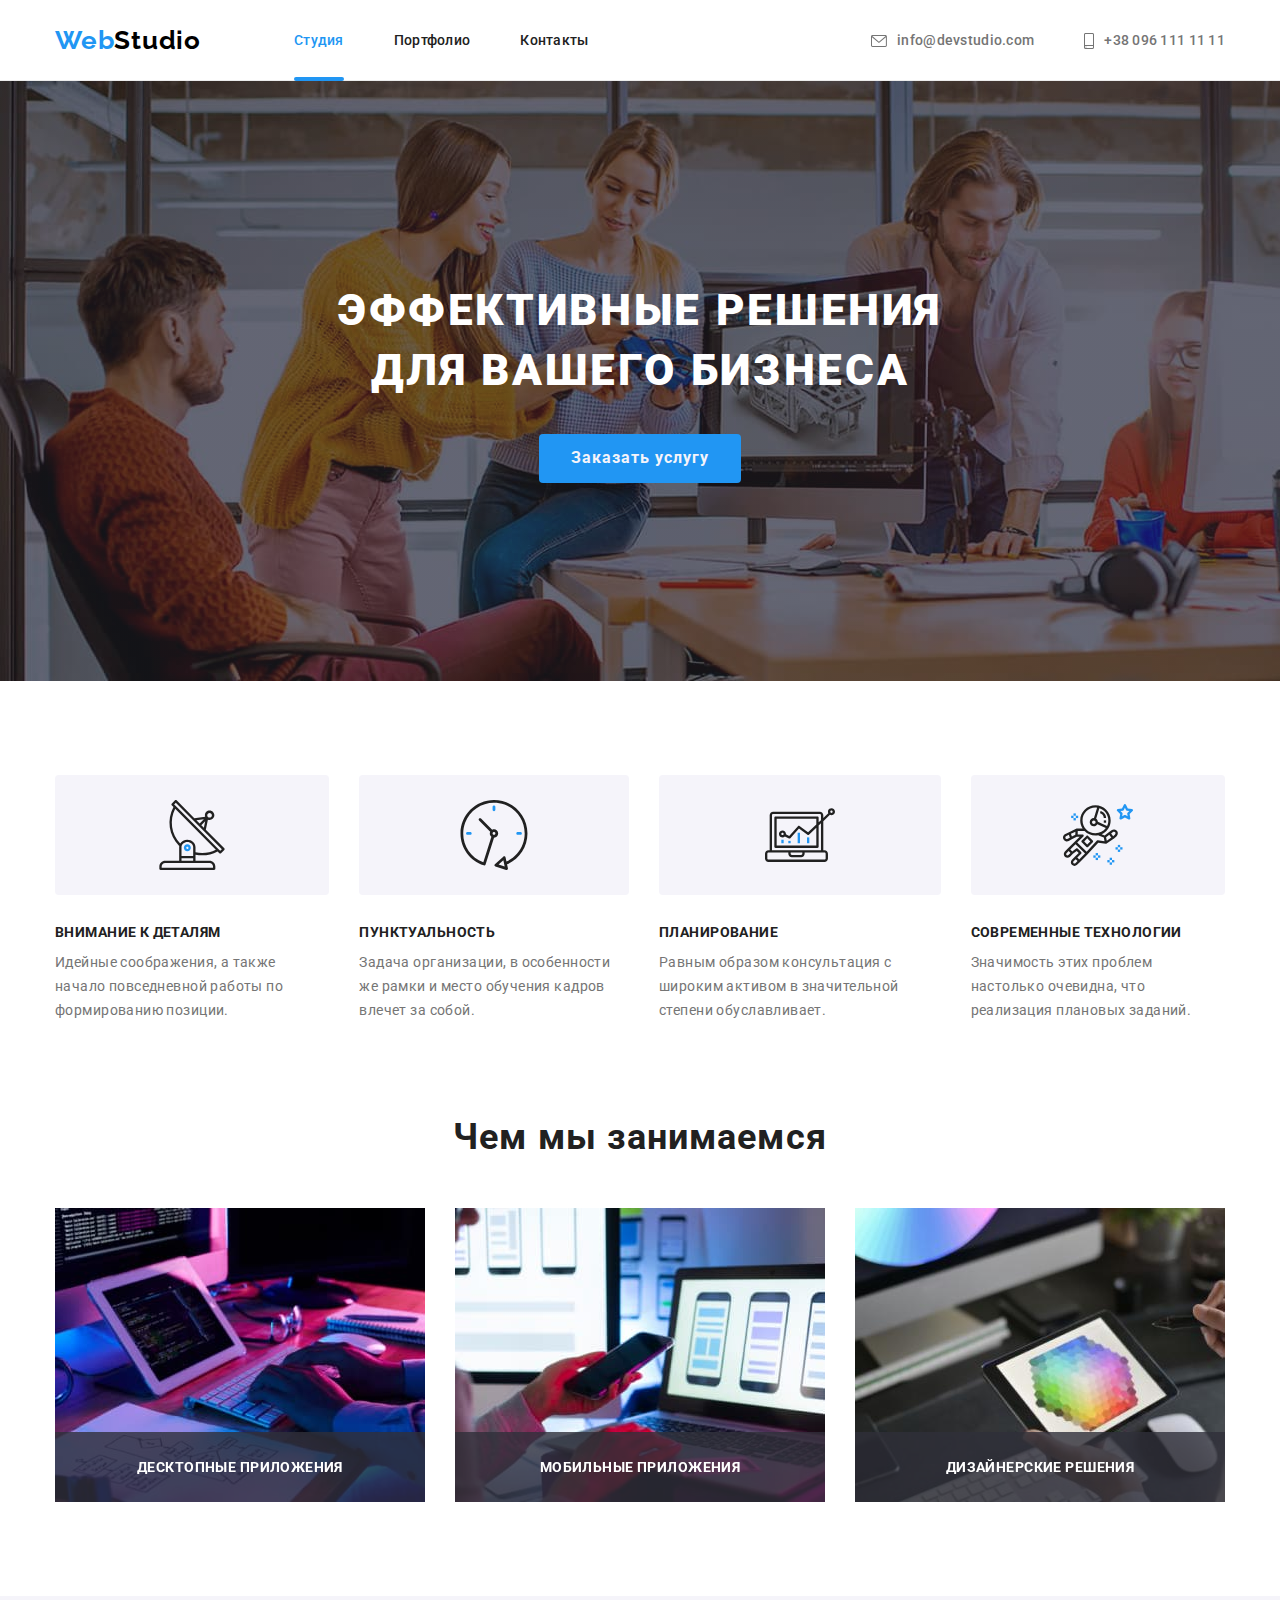
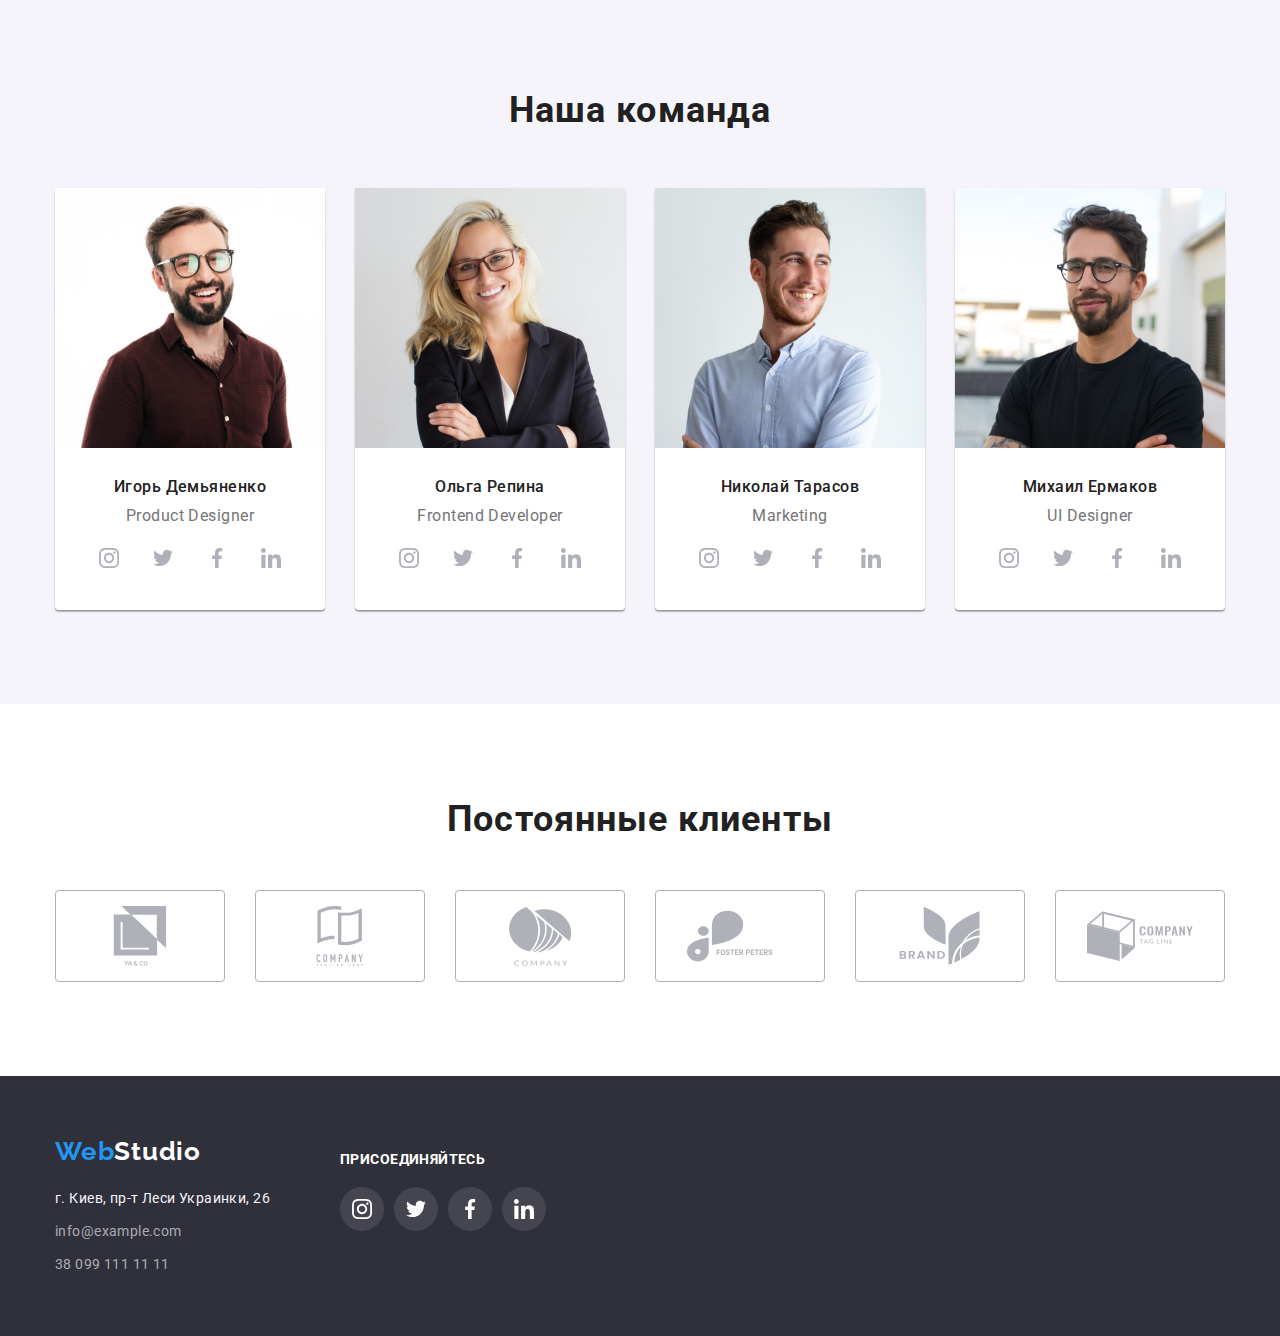
==== index.html @ 2dc919d4 "start" ====
<!DOCTYPE html>
<html lang="ru">
  <head>
    <meta charset="UTF-8" />
    <meta http-equiv="X-UA-Compatible" content="IE=edge" />
    <meta name="viewport" content="width=device-width, initial-scale=1.0" />
    <title>Web Studio</title>
    <link rel="preconnect" href="https://fonts.googleapis.com" />
    <link rel="preconnect" href="https://fonts.gstatic.com" crossorigin />
    <link
      href="https://fonts.googleapis.com/css2?family=Raleway:wght@700&family=Roboto:wght@400;500;700;900&display=swap"
      rel="stylesheet"
    />
    <link
      href="https://fonts.googleapis.com/css2?family=Raleway:wght@700&display=swap"
      rel="stylesheet"
    />
    <link
      rel="stylesheet"
      href="https://cdnjs.cloudflare.com/ajax/libs/modern-normalize/1.0.0/modern-normalize.min.css"
    />
    <link rel="stylesheet" href="css/style.css" />
  </head>

  <body>
    <!--navigation-->
    <header class="header">
      <div class="container header-wrapper">
        <a class="logo" href="./index.html">
          Web<span class="logo-studio">Studio</span>
        </a>
        <nav class="navigation">
          <ul class="site-nav">
            <li class="text">
              <a class="link main current" href="./index.html">Студия</a>
            </li>
            <li class="text">
              <a class="link portfolio-nav" href="./portfolio.html"
                >Портфолио</a
              >
            </li>
            <li class="text">
              <a class="link contacts" href="">Контакты</a>
            </li>
          </ul>
        </nav>
        <div class="contacts">
          <a class="mail" href="info@devstudio.com">
            <svg class="svg-mail">
              <use href="./img/svg_img/sprites.svg#icon-envelope"></use>
            </svg>
            info@devstudio.com</a
          >
          <a class="phone" href="tel:+380961111111">
            <svg class="svg-phone">
              <use href="./img/svg_img/sprites.svg#icon-smartphone"></use>
            </svg>
            +38 096 111 11 11</a
          >
        </div>
      </div>
    </header>

    <!--main content-->
    <main>
      <!--banner section-->
      <section class="banner">
        <div class="container hero">
          <h1 class="hero-title">
            Эффективные решения <br />
            для вашего бизнеса
          </h1>
          <button data-modal-open class="button-request" type="button">
            Заказать услугу
          </button>
        </div>
        <div data-modal class="backdrop is-hidden">
          <div class="modal">
            <button data-modal-close class="modal-close-btn" type="button">
              <svg class="close-btn-svg" width="18px" height="18px">
                <use href="./img/svg_img/sprites.svg#icon-close-black"></use>
              </svg>
            </button>
          </div>
        </div>
      </section>
      <!--section 1-->
      <section class="description">
        <div class="container">
          <ul class="text">
            <li class="blocks icon-blocks-antenna">
              <h3>Внимание к деталям</h3>
              <p>
                Идейные соображения, а также начало повседневной работы по
                формированию позиции.
              </p>
            </li>
            <li class="blocks icon-blocks-clock">
              <h3>Пунктуальность</h3>
              <p>
                Задача организации, в особенности же рамки и место обучения
                кадров влечет за собой.
              </p>
            </li>
            <li class="blocks icon-blocks-diagram">
              <h3>Планирование</h3>
              <p>
                Равным образом консультация с широким активом в значительной
                степени обуславливает.
              </p>
            </li>
            <li class="blocks icon-blocks-astronaut">
              <h3>Современные технологии</h3>
              <p>
                Значимость этих проблем настолько очевидна, что реализация
                плановых заданий.
              </p>
            </li>
          </ul>
        </div>
      </section>
      <!--section 2-->
      <section class="about">
        <div class="container">
          <h2 class="text">Чем мы занимаемся</h2>
          <ul class="pictures">
            <li class="card">
              <div class="box-card">
                <img src="./img/box1.jpg" alt="coding" width="370" />
                <p class="card-overlay">Десктопные приложения</p>
              </div>
            </li>
            <li class="card">
              <div class="box-card">
                <img src="./img/box2.jpg" alt="adaptive" width="370" />
                <p class="card-overlay">Мобильные приложения</p>
              </div>
            </li>
            <li class="card">
              <div class="box-card">
                <img src="./img/box3.jpg" alt="designing" width="370" />
                <p class="card-overlay">Дизайнерские решения</p>
              </div>
            </li>
          </ul>
        </div>
      </section>
      <!--section 3-->
      <section class="our-team">
        <div class="container team">
          <h2 class="team-head">Наша команда</h2>
          <ul class="team-card">
            <li class="text-card">
              <img src="./img/img1.jpg" alt="Product Designer" width="270" />
              <div class="card-wrap">
                <h3 class="text">Игорь Демьяненко</h3>
                <p class="text">Product Designer</p>
                <div class="social-box">
                  <a class="social-link" href="#" aria-label="instagram">
                    <svg>
                      <use
                        href="./img/svg_img/sprites.svg#icon-instagram"
                      ></use>
                    </svg>
                  </a>
                  <a class="social-link" href="#" aria-label="twitter">
                    <svg>
                      <use href="./img/svg_img/sprites.svg#icon-twitter"></use>
                    </svg>
                  </a>
                  <a class="social-link" href="#" aria-label="facebook">
                    <svg>
                      <use href="./img/svg_img/sprites.svg#icon-facebook"></use>
                    </svg>
                  </a>
                  <a class="social-link" href="#" aria-label="linkedin">
                    <svg>
                      <use href="./img/svg_img/sprites.svg#icon-linkedin"></use>
                    </svg>
                  </a>
                </div>
              </div>
            </li>
            <li class="text-card">
              <img src="./img/img2.jpg" alt="Frontend Developer" width="270" />
              <div class="card-wrap">
                <h3 class="text">Ольга Репина</h3>
                <p class="text">Frontend Developer</p>
                <div class="social-box">
                  <a class="social-link" href="#">
                    <svg>
                      <use
                        href="./img/svg_img/sprites.svg#icon-instagram"
                      ></use>
                    </svg>
                  </a>
                  <a class="social-link" href="#">
                    <svg>
                      <use href="./img/svg_img/sprites.svg#icon-twitter"></use>
                    </svg>
                  </a>
                  <a class="social-link" href="#">
                    <svg>
                      <use href="./img/svg_img/sprites.svg#icon-facebook"></use>
                    </svg>
                  </a>
                  <a class="social-link" href="#">
                    <svg>
                      <use href="./img/svg_img/sprites.svg#icon-linkedin"></use>
                    </svg>
                  </a>
                </div>
              </div>
            </li>
            <li class="text-card">
              <img src="./img/img3.jpg" alt="Marketing" width="270" />
              <div class="card-wrap">
                <h3 class="text">Николай Тарасов</h3>
                <p class="text">Marketing</p>
                <div class="social-box">
                  <a class="social-link" href="#">
                    <svg>
                      <use
                        href="./img/svg_img/sprites.svg#icon-instagram"
                      ></use>
                    </svg>
                  </a>
                  <a class="social-link" href="#">
                    <svg>
                      <use href="./img/svg_img/sprites.svg#icon-twitter"></use>
                    </svg>
                  </a>
                  <a class="social-link" href="#">
                    <svg>
                      <use href="./img/svg_img/sprites.svg#icon-facebook"></use>
                    </svg>
                  </a>
                  <a class="social-link" href="#">
                    <svg>
                      <use href="./img/svg_img/sprites.svg#icon-linkedin"></use>
                    </svg>
                  </a>
                </div>
              </div>
            </li>
            <li class="text-card">
              <img src="./img/img4.jpg" alt="UI Designer" width="270" />
              <div class="card-wrap">
                <h3 class="text">Михаил Ермаков</h3>
                <p class="text">UI Designer</p>
                <div class="social-box">
                  <a class="social-link" href="#">
                    <svg>
                      <use
                        href="./img/svg_img/sprites.svg#icon-instagram"
                      ></use>
                    </svg>
                  </a>
                  <a class="social-link" href="#">
                    <svg>
                      <use href="./img/svg_img/sprites.svg#icon-twitter"></use>
                    </svg>
                  </a>
                  <a class="social-link" href="#">
                    <svg>
                      <use href="./img/svg_img/sprites.svg#icon-facebook"></use>
                    </svg>
                  </a>
                  <a class="social-link" href="#">
                    <svg>
                      <use href="./img/svg_img/sprites.svg#icon-linkedin"></use>
                    </svg>
                  </a>
                </div>
              </div>
            </li>
          </ul>
        </div>
      </section>
      <!--client section-->
      <section class="clients-section">
        <div class="container clients">
          <h2 class="clients-text">Постоянные клиенты</h2>
          <ul class="clients-list">
            <li>
              <a class="clients-link" href="#">
                <svg class="clients-svg">
                  <use href="./img/svg_img/sprites.svg#icon-group1"></use>
                </svg>
              </a>
            </li>
            <li>
              <a class="clients-link" href="#">
                <svg class="clients-svg">
                  <use href="./img/svg_img/sprites.svg#icon-group2"></use>
                </svg>
              </a>
            </li>
            <li>
              <a class="clients-link" href="#">
                <svg class="clients-svg">
                  <use href="./img/svg_img/sprites.svg#icon-group3"></use>
                </svg>
              </a>
            </li>
            <li>
              <a class="clients-link" href="#">
                <svg class="clients-svg">
                  <use href="./img/svg_img/sprites.svg#icon-group4"></use>
                </svg>
              </a>
            </li>
            <li>
              <a class="clients-link" href="#">
                <svg class="clients-svg">
                  <use href="./img/svg_img/sprites.svg#icon-group5"></use>
                </svg>
              </a>
            </li>
            <li>
              <a class="clients-link" href="#">
                <svg class="clients-svg">
                  <use href="./img/svg_img/sprites.svg#icon-group6"></use>
                </svg>
              </a>
            </li>
          </ul>
        </div>
      </section>
    </main>
    <!--footer section-->
    <footer>
      <div class="container footer">
        <div class="test-footer">
          <a class="logo-footer" href="./index.html"
            >Web<span class="logo-studio-footer">Studio</span>
          </a>
          <address class="address">
            <ul class="contacts-footer">
              <li class="city">г. Киев, пр-т Леси Украинки, 26</li>
              <li>info@example.com</li>
              <li>38 099 111 11 11</li>
            </ul>
          </address>
        </div>
        <!-- footer social links -->
        <div class="footer-social">
          <h3 class="footer-socia-text">присоединяйтесь</h3>
          <ul class="footer-socia-list">
            <li class="footer-social-item">
              <a class="footer-social-link" href="" aria-label="instagram">
                <svg class="footer-social-svg">
                  <use href="./img/svg_img/sprites.svg#icon-instagram"></use>
                </svg>
              </a>
            </li>
            <li class="footer-social-item">
              <a class="footer-social-link" href="" aria-label="twitter">
                <svg class="footer-social-svg">
                  <use href="./img/svg_img/sprites.svg#icon-twitter"></use>
                </svg>
              </a>
            </li>
            <li class="footer-social-item">
              <a class="footer-social-link" href="" aria-label="facebook">
                <svg class="footer-social-svg">
                  <use href="./img/svg_img/sprites.svg#icon-facebook"></use>
                </svg>
              </a>
            </li>
            <li class="footer-social-item">
              <a class="footer-social-link" href="" aria-label="linkedin">
                <svg class="footer-social-svg">
                  <use href="./img/svg_img/sprites.svg#icon-linkedin"></use>
                </svg>
              </a>
            </li>
          </ul>
        </div>
      </div>
    </footer>
    <script src="./js/modal.js"></script>
  </body>
</html>
---- css/style.css ----
/*============Обнуление===========*/
* {
  padding: 0;
  margin: 0;
  border: 0;
}
*,
*:before,
*:after {
  -moz-box-sizing: border-box;
  -webkit-box-sizing: border-box;
  box-sizing: border-box;
}
:focus,
:active {
  outline: none;
}
a:focus,
a:active {
  outline: none;
}

nav,
footer,
header,
aside {
  display: block;
}

html,
body {
  height: 100%;
  width: 100%;
  font-size: 100%;
  line-height: 1;
  font-size: 14px;
  -ms-text-size-adjust: 100%;
  -moz-text-size-adjust: 100%;
  -webkit-text-size-adjust: 100%;
}
input,
button,
textarea {
  font-family: inherit;
}

input::-ms-clear {
  display: none;
}
button {
  cursor: pointer;
}
button::-moz-focus-inner {
  padding: 0;
  border: 0;
}
a,
a:visited {
  text-decoration: none;
}
a:hover {
  text-decoration: none;
}
ul {
  list-style: none;
  padding: 0;
  margin: 0;
}

img {
  display: block;
  max-width: 100%;
  height: auto;
  /* vertical-align: top; */
}

h1,
h2,
h3,
h4,
h5,
h6 {
  font-size: inherit;
  font-weight: 400;
}
/*--------------------*/

*,
*::before,
*::after {
  box-sizing: border-box;
}

p {
  color: var(--text-color);
}
body {
  background-color: var(--white-color);
  font-family: Roboto, sans-serif;
  color: var(--link-color);
}
.hide {
  position: absolute;
  clip: rect(0 0 0 0);
  width: 1px;
  height: 1px;
  margin: -1px;
}
/*==================(VAR)================*/
:root {
  --link-active-color: #2196f3;
  --link-color: #212121;
  --text-color: #757575;
  --button-color: #f5f4fa;
  --white-color: #ffffff;
  --black-color: #000000;
  --address-color: rgba(255, 255, 255, 0.6);
  --background-color: #2f303a;
  --line-color: #ececec;
  --portfolio-border-color: #eeeeee;
  --social-icon-color: #afb1b8;
  --animation-250ms: color 250ms cubic-bezier(0.4, 0, 0.2, 1);
  --transition-duration: 250ms;
  --transition-timing-function: cubic-bezier(0.4, 0, 0.2, 1);
  --overlay-bg-color: rgba(33, 150, 243, 0.9);
}

/*==============main-page==============*/

.description h3 {
  font-weight: 700;
  font-size: 14px;
  line-height: 1.14;
  letter-spacing: 0.03em;
  text-transform: uppercase;
  color: var(--link-color);
}
.description p {
  font-weight: 400;
  font-size: 14px;
  line-height: 1.7;
  letter-spacing: 0.03em;
  color: var(--text-color);
}

/*===============baner section button=============*/
.button-request {
  background-color: var(--link-active-color);
  border: none;
  color: var(--button-color);
  cursor: pointer;
  border-radius: 4px;
  padding: 10px 32px 10px 32px;

  font-weight: 700;
  font-size: 16px;
  line-height: 1.8;
  align-items: center;
  text-align: center;
  letter-spacing: 0.06em;
  margin-top: 33px;
  transition: var(--animation-250ms), background-color var(--animation-250ms);
}
.button-request:hover,
.button-request:focus {
  color: var(--link-active-color);
  background-color: var(--button-color);
  transition: var(--animation-250ms);
}

.banner {
  background-color: var(--background-color);
  margin-left: auto;
  margin-right: auto;
  max-width: 1600px;
  height: 600px;
  background-image: linear-gradient(
      to right,
      rgba(47, 48, 58, 0.4),
      rgba(47, 48, 58, 0.4)
    ),
    url(../img/Img_back.jpg);
}
.hero-title {
  font-weight: 900;
  font-size: 44px;
  line-height: 1.36;
  letter-spacing: 0.06em;
  text-transform: uppercase;
  color: var(--white-color);

  text-align: center;
  justify-content: center;
  flex-direction: column;
}

.team-head {
  font-weight: 700;
  font-size: 36px;
  line-height: 1.16;
  letter-spacing: 0.03em;
  color: var(--link-color);
}
/*============main page team============*/
.our-team h2 {
  font-weight: 700;
  font-size: 36px;
  line-height: 1.16;
  letter-spacing: 0.03em;
  color: var(--link-color);
}
.our-team h3 {
  font-weight: 500;
  font-size: 16px;
  line-height: 1.18;
  letter-spacing: 0.03em;
  color: var(--link-color);
}

.our-team p {
  font-weight: 400;
  font-size: 16px;
  line-height: 1.18;
  letter-spacing: 0.03em;
  color: var(--text-color);
  margin-bottom: 10px;
}
.our-team {
  background-color: var(--button-color);
}
/*=============header=======================*/

/*==============logo section=============*/
.logo {
  font-family: Raleway, sans-serif;
  font-weight: 700;
  font-size: 26px;
  line-height: 1.2;
  letter-spacing: 0.03em;
  color: var(--link-active-color);
}
.logo-studio {
  color: var(--black-color);
}
/*=============navigation============*/
.navigation .link {
  color: var(--link-color);
  transition: var(--animation-250ms);
}
.navigation .link:hover,
.navigation .link:focus {
  color: var(--link-active-color);
}
.navigation .link.current {
  color: var(--link-active-color);
}

.site-nav .link {
  position: relative;
}

.link.current::after {
  content: "";
  display: block;
  background-color: var(--link-active-color);
  border-radius: 2px;
  width: 100%;
  height: 4px;
  position: absolute;
  bottom: -33px;
}

.navigation {
  font-weight: 500;
  font-size: 14px;
  line-height: 1.14;
  letter-spacing: 0.02em;

  margin-left: 93px;
}
/*============mail============*/
.mail,
.phone {
  font-weight: 500;
  font-size: 14px;
  line-height: 1.14;
  letter-spacing: 0.02em;
  color: var(--text-color);
  display: flex;
  align-items: center;
  transition: var(--animation-250ms);
}

.svg-mail {
  height: 12px;
  width: 16px;
  margin-right: 10px;
  fill: var(--text-color);
}

.mail:hover .svg-mail,
.mail:focus .svg-mail {
  fill: var(--link-active-color);
}

.mail:hover,
.mail:focus {
  color: var(--link-active-color);
}

/*==========contacts==========*/

.svg-phone {
  height: 16px;
  width: 10px;
  margin-right: 10px;
  fill: var(--text-color);
}

.phone:focus .svg-phone,
.phone:hover .svg-phone {
  fill: var(--link-active-color);
}

.phone:hover,
.phone:focus {
  color: var(--link-active-color);
}

/*=========button========*/
.filter {
  color: var(--link-color);
  padding: 6px 22px;
  transition: var(--animation-250ms), background-color var(--animation-250ms);
}

.filter.current {
  background-color: var(--link-active-color);
  color: var(--white-color);
}

button {
  background-color: var(--button-color);
  font-family: Roboto;
  border: none;
  font-weight: 500;
  font-size: 16px;
  line-height: 1.6;
  text-align: center;
  letter-spacing: 0.03em;
  cursor: pointer;
  border-radius: 4px;
}

.filter:hover,
.filter:focus {
  color: var(--button-color);
  background-color: var(--link-active-color);
  transition: 250ms;
  box-shadow: 0px 3px 1px rgba(0, 0, 0, 0.1), 0px 1px 2px rgba(0, 0, 0, 0.08),
    0px 2px 2px rgba(0, 0, 0, 0.12);
}
/*=======main=======*/
.services {
  color: var(--text-color);
}

.project {
  font-weight: 700;
  font-size: 18px;
  line-height: 2;
  letter-spacing: 0.06em;
  color: var(--link-color);
}
.services {
  font-weight: 400;
  font-size: 16px;
  line-height: 1.8;
  letter-spacing: 0.03em;
}
/*=======address======*/
.address {
  font-style: normal;
  font-size: 14px;
  line-height: 1.7;
  letter-spacing: 0.03em;
  color: var(--address-color);
}
footer {
  background-color: var(--background-color);
}

.city {
  font-style: normal;
  font-size: 14px;
  line-height: 1.7;
  letter-spacing: 0.03em;
  color: var(--button-color);
}
/*======logo footer======*/
.logo-footer {
  font-family: Raleway, sans-serif;
  font-weight: 700;
  font-size: 26px;
  line-height: 1.2;
  letter-spacing: 0.03em;
  color: var(--link-active-color);

  display: block;
  margin-bottom: 20px;
}
.logo-studio-footer {
  color: var(--white-color);
}

/*======container=====*/
.container {
  width: 1200px;
  padding-left: 15px;
  padding-right: 15px;
  margin-left: auto;
  margin-right: auto;
}
/*=======header======*/

.header-wrapper {
  display: flex;
  align-items: center;
}
.header {
  padding-top: 25px;
  padding-bottom: 24px;
  border-bottom: 1px solid var(--line-color);
}
.site-nav {
  display: flex;
}

.site-nav .text:not(:last-child) {
  margin-right: 50px;
}
.contacts {
  display: flex;
  margin-left: auto;
}
.mail {
  margin-right: 50px;
}

/*======banner section======*/
.banner {
  padding: 200px 0;
}
.hero {
  text-align: center;
}

.backdrop {
  position: fixed;
  top: 0;
  left: 0;
  width: 100%;
  height: 100%;
  background: rgba(0, 0, 0, 0.2);
  transition: opacity 250ms linear, visibility 250ms linear;
}

.backdrop.is-hidden {
  opacity: 0;
  pointer-events: none;
}

.modal-close-btn {
  position: absolute;
  display: flex;
  width: 30px;
  height: 30px;
  border: 1px solid rgba(0, 0, 0, 0.1);
  border-radius: 50%;
  margin-right: 8px;
  margin-top: 8px;
  background-color: var(--white-color);
  align-items: center;
  justify-content: center;
}

.modal {
  display: flex;
  position: absolute;
  top: 50%;
  left: 50%;
  transform: translate(-50%, -50%);
  width: 528px;
  height: 581px;
  background-color: var(--white-color);
  justify-content: flex-end;
  border-radius: 4px;
}

/* =======description section======*/

.about .text {
  font-weight: 700;
  font-size: 36px;
  line-height: 1.16;
  text-align: center;
  letter-spacing: 0.03em;

  color: var(--link-color);
}
.description {
  padding-top: 94px;
}
.blocks:not(:last-child) {
  margin-right: 30px;
}
.description .text {
  display: flex;
  justify-content: center;
}

.blocks::before {
  content: "";
  display: block;
  height: 120px;
  background-color: var(--button-color);
  background-repeat: no-repeat;
  background-position: center;
  border-radius: 4px;
  margin-bottom: 30px;
}

.icon-blocks-antenna::before {
  background-image: url(../img/svg_img/advan/antenna.svg);
}
.icon-blocks-clock::before {
  background-image: url(../img/svg_img/advan/clock.svg);
}

.icon-blocks-diagram::before {
  background-image: url(../img/svg_img/advan/diagram.svg);
}

.icon-blocks-astronaut::before {
  background-image: url(../img/svg_img/advan/astronaut.svg);
}

.text p {
  margin-top: 10px;
}

/* ======about section====== */

.about {
  text-align: center;
  justify-content: center;
  flex-direction: column;
  padding: 94px 0;
}

.pictures {
  display: flex;
  margin-top: 50px;
  position: relative;
}

.pictures .card:not(:last-child) {
  margin-right: 30px;
}

.box-card {
  position: relative;
}

.card-overlay {
  position: absolute;
  font-weight: 700;
  font-size: 14px;
  line-height: 16px;
  text-align: center;
  letter-spacing: 0.03em;
  text-transform: uppercase;
  color: var(--white-color);
  background: rgba(47, 48, 58, 0.8);

  padding-top: 27px;
  padding-bottom: 27px;
  bottom: 0;
  width: 100%;
}

/* ======about team section ======*/
.our-team {
  text-align: center;
  padding: 94px 0;
}

.team-card {
  display: flex;
  justify-content: space-between;
}

.team-head {
  margin-bottom: 56px;
  text-align: center;
}

.text-card {
  background-color: var(--white-color);
  border-radius: 4px;
  box-shadow: 0px 1px 3px rgba(0, 0, 0, 0.12), 0px 1px 1px rgba(0, 0, 0, 0.14),
    0px 2px 1px rgba(0, 0, 0, 0.2);
}
.text-card:not(:last-child) {
  margin-right: 30px;
}

.card-wrap {
  text-align: center;
  padding: 30px 0;
}

.card-wrap h3 {
  margin-bottom: 10px;
}

.social-box {
  display: flex;
  justify-content: center;
}

.social-link {
  width: 44px;
  height: 44px;
  background-color: #fff;
  border-radius: 50%;
  display: flex;
  align-items: center;
  justify-content: center;
  cursor: pointer;
}

.social-link:not(:last-child) {
  margin-right: 10px;
}

.social-link:hover,
.social-link:focus {
  background-color: var(--link-active-color);
  filter: drop-shadow(0px 4px 4px rgba(0, 0, 0, 0.25));
  transition-duration: var(--transition-duration);
  transition-timing-function: var(--transition-timing-function);
}

.social-link:hover svg,
.social-link:focus svg {
  fill: var(--white-color);
  transition-duration: var(--transition-duration);
  transition-timing-function: var(--transition-timing-function);
}

.social-link svg {
  height: 20px;
  width: 20px;
  fill: var(--social-icon-color);
}

/*=========client section=========*/
.clients-section {
  padding: 94px 0;
}
.clients-text {
  font-weight: 700;
  font-size: 36px;
  line-height: 42px;
  text-align: center;
  letter-spacing: 0.03em;
  color: var(--link-color);

  margin-bottom: 50px;
}
.clients-list {
  display: flex;
  justify-content: space-between;
}
.clients-list svg {
  fill: var(--social-icon-color);
  width: 106px;
  height: 60px;
}
.clients-link {
  display: flex;
  align-items: center;
  justify-content: center;
  width: 170px;
  height: 92px;
  border: 1px solid rgba(175, 177, 184, 1);
  border-radius: 4px;
}
.clients-link:hover .clients-svg,
.clients-link:focus .clients-svg {
  fill: var(--link-active-color);
  transition-duration: var(--transition-duration);
  transition-timing-function: var(--transition-timing-function);
}
.clients-link:hover,
.clients-link:focus {
  border: 1px solid var(--link-active-color);
  transition-duration: var(--transition-duration);
  transition-timing-function: var(--transition-timing-function);

  box-shadow: 0px 1px 3px rgb(0 0 0 / 12%), 0px 1px 1px rgb(0 0 0 / 14%),
    0px 2px 1px rgb(0 0 0 / 20%);
}
/*===========fooooooter============*/
footer {
  padding: 60px 0;
}
.footer {
  display: flex;
}
.test-footer {
  display: inline-block;
  margin-right: 70px;
}
.contacts-footer {
  display: flex;
  flex-direction: column;
}
.contacts-footer li:not(:last-child) {
  margin-bottom: 9px;
}
/*=============footer social link==========*/
.footer-socia-text {
  font-weight: 700;
  font-size: 14px;
  line-height: 16px;
  letter-spacing: 0.03em;
  text-transform: uppercase;
  color: var(--white-color);
  margin-bottom: 20px;
}
.footer-social {
  padding-top: 15px;
}
.footer-socia-list {
  display: flex;
  justify-content: space-between;
}
.footer-social-svg {
  width: 20px;
  height: 20px;
  fill: var(--white-color);
}
.footer-social-link {
  width: 44px;
  height: 44px;
  background-color: rgba(255, 255, 255, 0.1);
  border-radius: 50%;
  display: flex;
  align-items: center;
  justify-content: center;
  margin-right: 10px;
}
.footer-social-link:hover,
.footer-social-link:focus {
  background-color: var(--link-active-color);
  transition-duration: var(--transition-duration);
}

/*=============portfolio page==========*/

.button {
  justify-content: center;
  display: flex;
  align-items: center;
  justify-content: center;
  margin-bottom: 50px;
}
.button li:not(:last-child) {
  margin-right: 8px;
}

/* =============portfolio ============*/
.portfolio-main {
  padding: 94px 0;
}
.portfolio {
  display: flex;
  flex-wrap: wrap;
  margin-right: -30px;
}
.flex {
  flex-basis: calc(100% / 3 - 30px);
  margin-right: 30px;
  border: 1px solid var(--portfolio-border-color);
  margin-bottom: 30px;
}
.portfolio-discription {
  padding: 20px 24px;
}
.portfolio-link:hover,
.portfolio-link:focus {
  box-shadow: 0px 1px 1px rgba(0, 0, 0, 0.12), 0px 4px 4px rgba(0, 0, 0, 0.06),
    1px 4px 6px rgba(0, 0, 0, 0.16);
  transition-duration: var(--transition-duration);
}
.portfolio-link {
  display: block;
}

.portfolio-overlay {
  position: relative;
  overflow: hidden;
}

.overlay-description {
  position: absolute;
  width: 100%;
  height: 100%;
  bottom: -100%;
  background-color: var(--overlay-bg-color);

  font-weight: 400;
  font-size: 18px;
  line-height: 28px;
  letter-spacing: 0.03em;
  color: var(--white-color);

  padding: 63px 24px;

  transition: 250ms;
}

.flex:hover .overlay-description {
  transform: translateY(-100%);
}
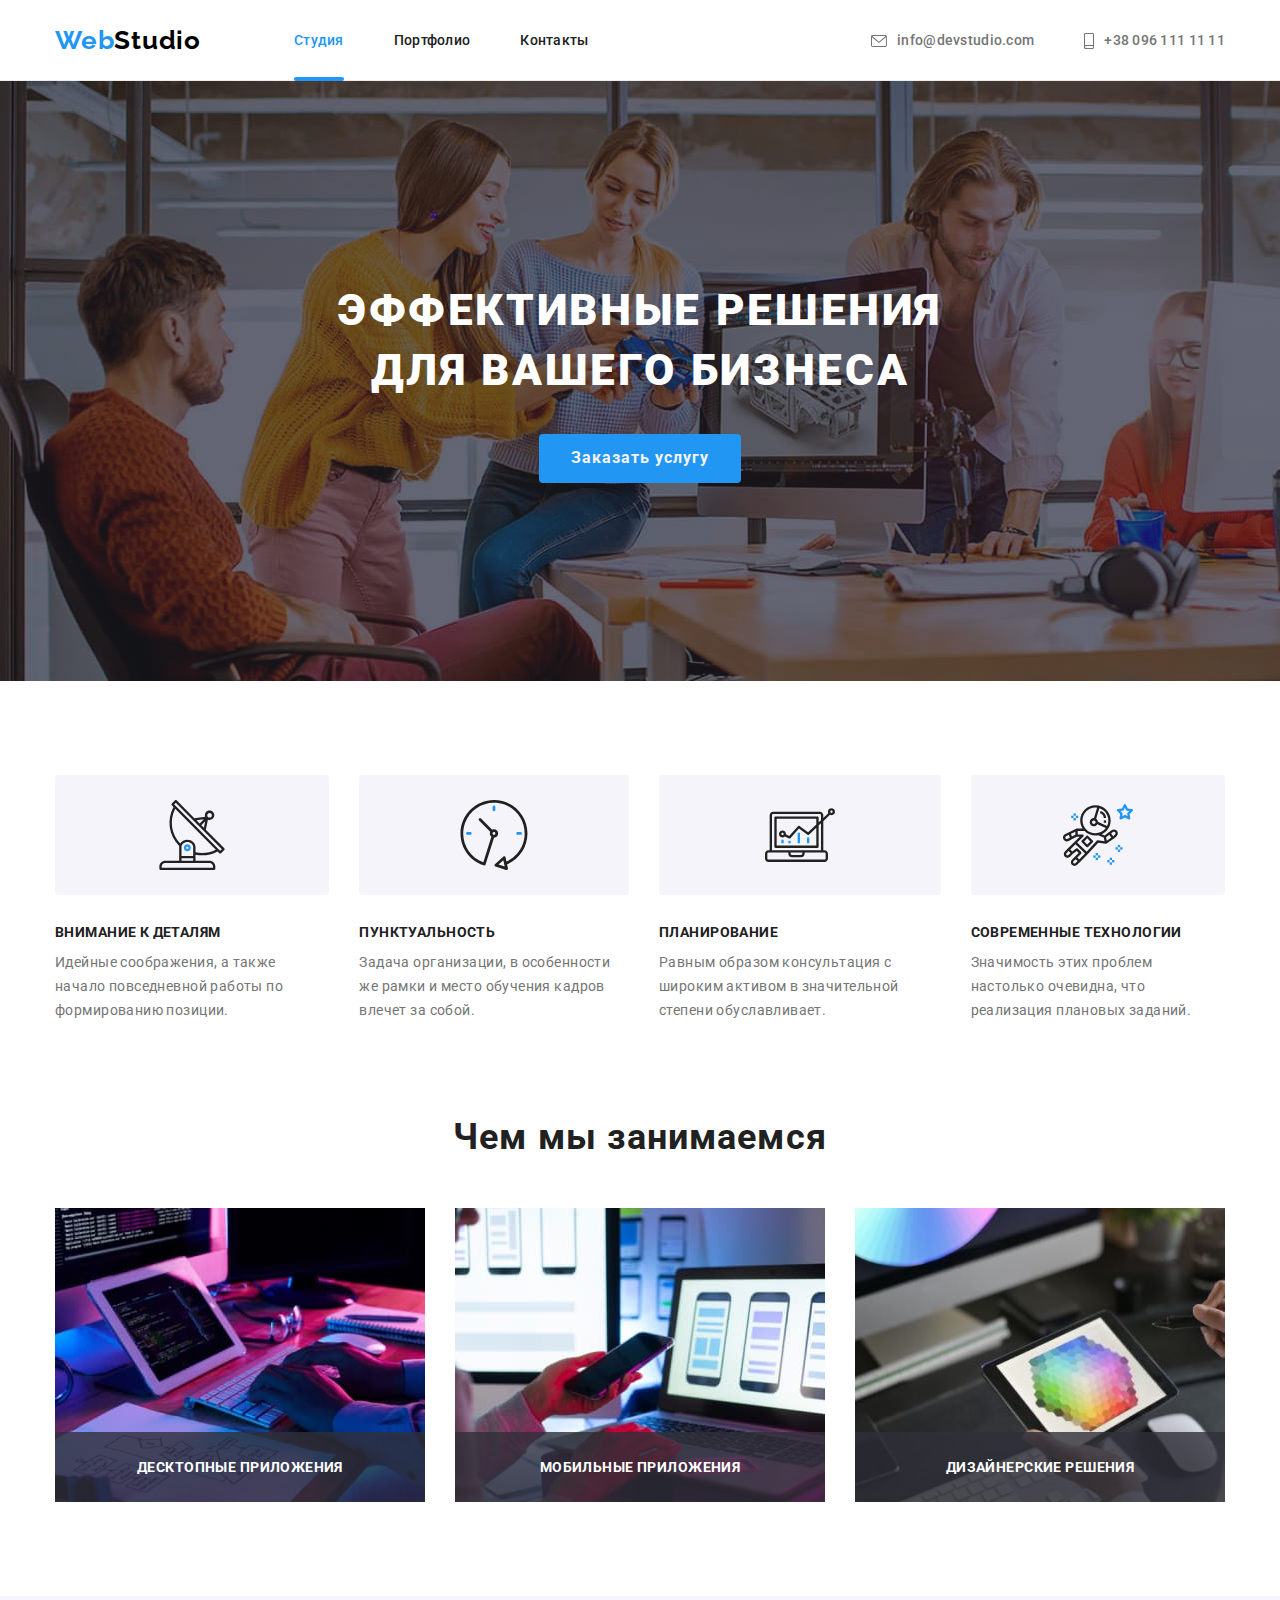
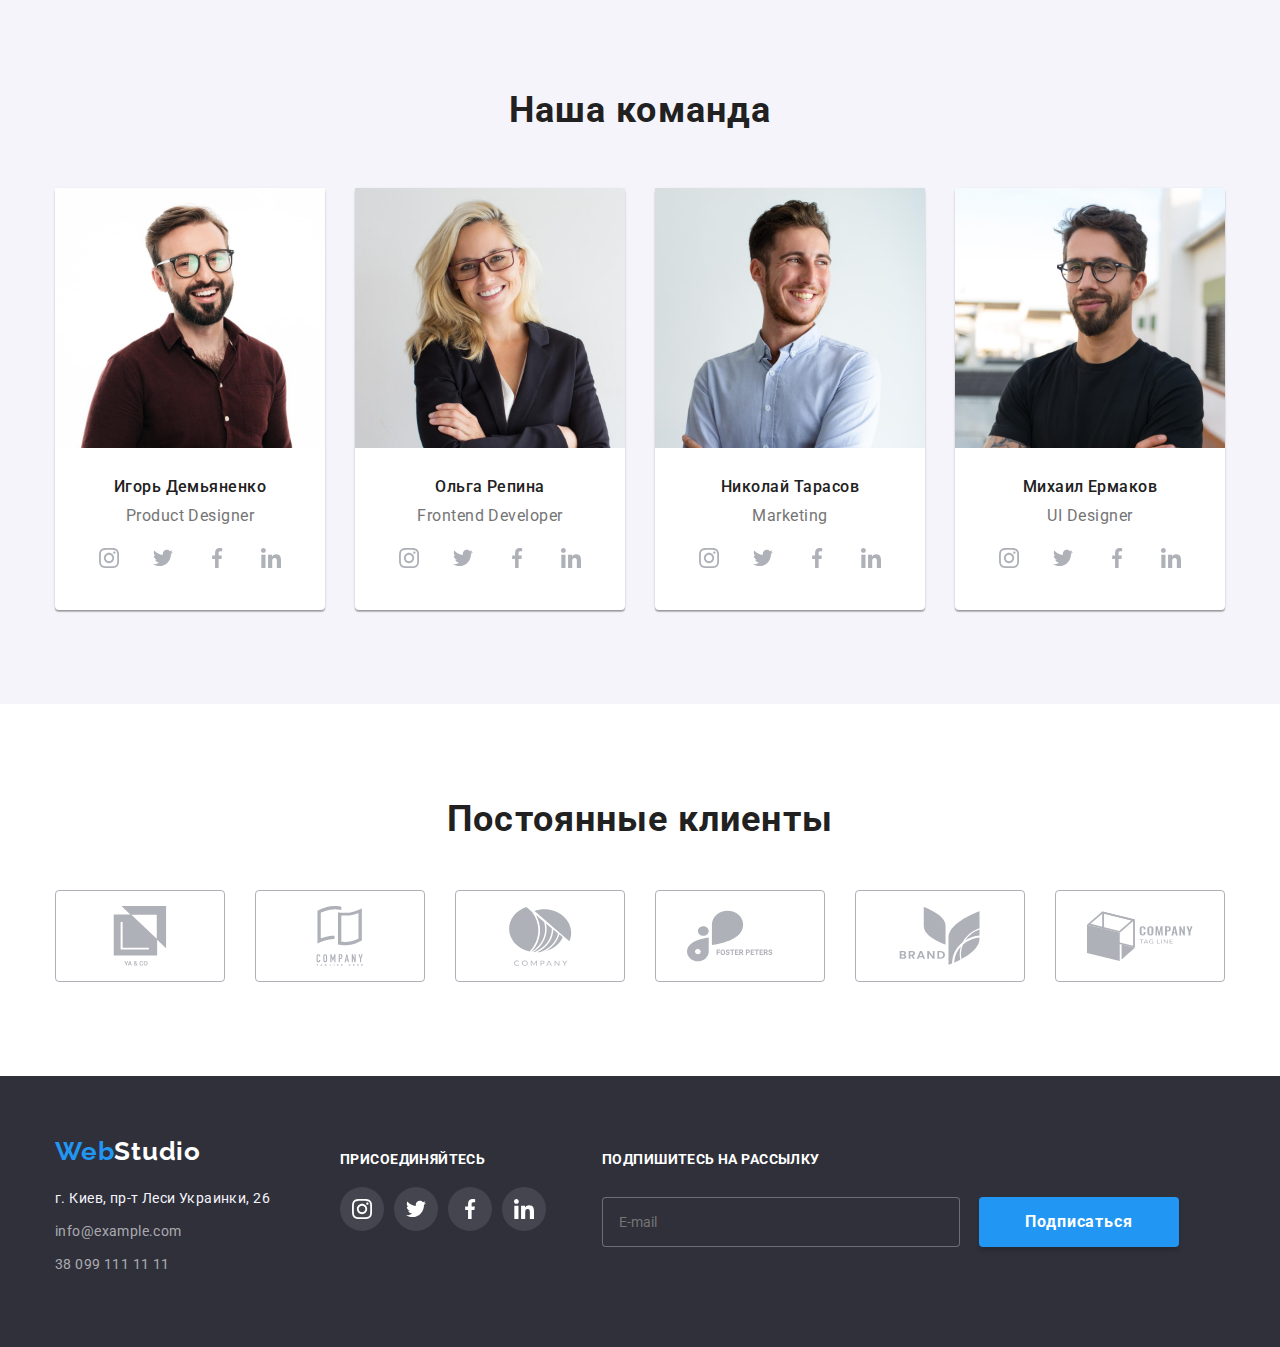
==== commit 3df6aafb: "modal  end" ====
--- a/index.html
+++ b/index.html
@@ -81,6 +81,41 @@
                 <use href="./img/svg_img/sprites.svg#icon-close-black"></use>
               </svg>
             </button>
+            <div class="modal-input-date">
+              <h4 class="modal-description">Оставьте свои данные, мы вам перезвоним</h3>
+                <form class="modal-form" name="subscribe" autocomplete="on" >
+                  <label class="form-label" >
+                    <span class="label-description">Имя</span>
+                    <input class="label-input" type="text" name="username">
+                    <svg class="modal-svg">
+                      <use href="./img/svg_img/sprites.svg#icon-user_icon" width="18px"></use>
+                    </svg>
+                  </label>
+                  <label class="form-label" >
+                    <span class="label-description">Телефон</span>
+                    <input class="label-input" type="number" name="phone_number" >
+                    <svg class="modal-svg">
+                      <use href="./img/svg_img/sprites.svg#icon-call_back" width="18px"></use>
+                    </svg>
+                  </label>
+                  <label class="form-label">
+                    <span class="label-description">Почта</span> 
+                    <input class="label-input" type="email" name="email" >
+                    <svg class="modal-svg">
+                      <use href="./img/svg_img/sprites.svg#icon-mail_re" width="18px"></use>
+                    </svg>
+                  </label>
+                  <label class="form-label">
+                    <span class="label-description">Комментарий</span>
+                  <textarea class="label-input comment" name="feedback"rows="5" placeholder="Введите текст"></textarea>
+                </label>
+                <div  class="form-checkbox">
+                  <input class="checkbox" type="checkbox" name="agree">
+                  <p class="checkbox-description" >Соглашаюсь с рассылкой и принимаю <a class="checkbox-license" href="#">Условия договора</a></p>
+                </div>
+                    <button class="submit-btn" type="submit">Отправить</button>
+                </form>
+            </div>
           </div>
         </div>
       </section>
@@ -377,6 +412,13 @@
             </li>
           </ul>
         </div>
+        <div class="submit-footer">
+          <h3 class="footer-submit-text">Подпишитесь на рассылку</h3>
+        <div class="submit-wrapper">
+          <input class="submit-inpute" type="text" name="submit" placeholder="E-mail">
+          <button class="submit-btn-footer" type="submit" name="submit">Подписаться</button>
+        </div>
+      </div>
       </div>
     </footer>
     <script src="./js/modal.js"></script>
--- a/css/style.css
+++ b/css/style.css
@@ -163,9 +163,9 @@
 }
 .button-request:hover,
 .button-request:focus {
-  color: var(--link-active-color);
-  background-color: var(--button-color);
-  transition: var(--animation-250ms);
+  background-color: #1e85da;
+  box-shadow: inset -1px 1px 9px 8px rgb(0 0 0 / 10%);
+  transition-duration: var(--transition-duration);
 }
 
 .banner {
@@ -201,6 +201,163 @@
   letter-spacing: 0.03em;
   color: var(--link-color);
 }
+.banner {
+  padding: 200px 0;
+}
+.hero {
+  text-align: center;
+}
+
+.backdrop {
+  position: fixed;
+  top: 0;
+  left: 0;
+  width: 100%;
+  height: 100%;
+  background: rgba(0, 0, 0, 0.2);
+  transition: opacity 250ms linear, visibility 250ms linear;
+}
+
+.backdrop.is-hidden {
+  opacity: 0;
+  pointer-events: none;
+}
+/* =============MODAL WINDOW============= */
+.modal-close-btn {
+  position: absolute;
+  display: flex;
+  width: 30px;
+  height: 30px;
+  border: 1px solid rgba(0, 0, 0, 0.1);
+  border-radius: 50%;
+  margin-right: 8px;
+  margin-top: 8px;
+  background-color: var(--white-color);
+  align-items: center;
+  justify-content: center;
+}
+
+.modal {
+  display: flex;
+  position: absolute;
+  top: 50%;
+  left: 50%;
+  transform: translate(-50%, -50%);
+  width: 528px;
+  height: 581px;
+  background-color: var(--white-color);
+  justify-content: flex-end;
+  border-radius: 4px;
+  box-shadow: 0px 1px 3px rgba(0, 0, 0, 0.12), 0px 1px 1px rgba(0, 0, 0, 0.14),
+    0px 2px 1px rgba(0, 0, 0, 0.2);
+}
+.close-btn-svg:hover,
+.close-btn-svg:focus {
+  fill: var(--link-active-color);
+  transition-duration: var(--transition-duration);
+}
+.modal-input-date {
+  margin-left: auto;
+  margin-right: auto;
+  width: 448px;
+}
+.modal-description {
+  font-weight: 700;
+  font-size: 20px;
+  line-height: 23px;
+  text-align: center;
+  letter-spacing: 0.03em;
+  color: var(--link-color);
+  margin-top: 40px;
+}
+.modal-form {
+  display: flex;
+  flex-direction: column;
+}
+.form-label {
+  display: flex;
+  flex-direction: column;
+  position: relative;
+}
+.label-description {
+  font-size: 12px;
+  line-height: 14px;
+  letter-spacing: 0.01em;
+  color: var(--text-color);
+  margin-bottom: 5px;
+  margin-top: 10px;
+}
+.label-input {
+  border: 1px solid rgba(33, 33, 33, 0.2);
+  border-radius: 4px;
+  height: 40px;
+  padding-left: 40px;
+  cursor: pointer;
+}
+
+.comment {
+  resize: none;
+  height: 120px;
+  padding: 12px 16px;
+}
+.form-checkbox {
+  display: flex;
+  margin-top: 20px;
+  align-items: center;
+  justify-content: center;
+}
+.checkbox-description {
+  margin-left: 10px;
+}
+.checkbox-license {
+  color: var(--link-active-color);
+  font-weight: 400;
+  font-size: 14px;
+  line-height: 24px;
+  letter-spacing: 0.03em;
+  text-decoration-line: underline;
+}
+.submit-btn {
+  width: 200px;
+  height: 50px;
+  margin-left: auto;
+  margin-right: auto;
+  margin-top: 30px;
+  margin-bottom: 40px;
+  background-color: var(--link-active-color);
+  color: var(--white-color);
+  font-weight: 700;
+  font-size: 16px;
+  line-height: 30px;
+  letter-spacing: 0.06em;
+  box-shadow: 0px 4px 4px rgba(0, 0, 0, 0.15);
+}
+.submit-btn:hover,
+.submit-btn:focus {
+  background-color: #1e85da;
+  box-shadow: inset -1px 1px 9px 8px rgb(0 0 0 / 10%);
+  transition-duration: var(--transition-duration);
+}
+.modal-svg {
+  position: absolute;
+  transform: translate(12px, -11px);
+  bottom: 0;
+  width: 18px;
+  height: 18px;
+  fill: var(--link-color);
+}
+.label-input:focus + .modal-svg {
+  fill: var(--link-active-color);
+  transition-duration: var(--transition-duration);
+}
+.label-input:focus {
+  border: 1px solid var(--link-active-color);
+  transition-duration: var(--transition-duration);
+}
+.checkbox {
+  width: 16px;
+  height: 15px;
+}
 /*============main page team============*/
 .our-team h2 {
   font-weight: 700;
@@ -446,57 +603,6 @@
 .mail {
   margin-right: 50px;
 }
-
-/*======banner section======*/
-.banner {
-  padding: 200px 0;
-}
-.hero {
-  text-align: center;
-}
-
-.backdrop {
-  position: fixed;
-  top: 0;
-  left: 0;
-  width: 100%;
-  height: 100%;
-  background: rgba(0, 0, 0, 0.2);
-  transition: opacity 250ms linear, visibility 250ms linear;
-}
-
-.backdrop.is-hidden {
-  opacity: 0;
-  pointer-events: none;
-}
-
-.modal-close-btn {
-  position: absolute;
-  display: flex;
-  width: 30px;
-  height: 30px;
-  border: 1px solid rgba(0, 0, 0, 0.1);
-  border-radius: 50%;
-  margin-right: 8px;
-  margin-top: 8px;
-  background-color: var(--white-color);
-  align-items: center;
-  justify-content: center;
-}
-
-.modal {
-  display: flex;
-  position: absolute;
-  top: 50%;
-  left: 50%;
-  transform: translate(-50%, -50%);
-  width: 528px;
-  height: 581px;
-  background-color: var(--white-color);
-  justify-content: flex-end;
-  border-radius: 4px;
-}
-
 /* =======description section======*/
 
 .about .text {
@@ -562,6 +668,7 @@
   display: flex;
   margin-top: 50px;
   position: relative;
+  z-index: -1;
 }
 
 .pictures .card:not(:last-child) {
@@ -741,7 +848,7 @@
   margin-bottom: 20px;
 }
 .footer-social {
-  padding-top: 15px;
+  margin-top: 15px;
 }
 .footer-socia-list {
   display: flex;
@@ -765,6 +872,50 @@
 .footer-social-link:hover,
 .footer-social-link:focus {
   background-color: var(--link-active-color);
+  transition-duration: var(--transition-duration);
+}
+/* submit */
+.footer-submit-text {
+  font-weight: 700;
+  font-size: 14px;
+  line-height: 16px;
+  letter-spacing: 0.03em;
+  text-transform: uppercase;
+  color: var(--white-color);
+}
+.submit-footer {
+  margin-right: auto;
+  margin-left: auto;
+  margin-top: 15px;
+}
+.submit-inpute {
+  height: 50px;
+  width: 358px;
+  border-radius: 4px;
+  border: 1px solid rgba(255, 255, 255, 0.3);
+  background-color: var(--background-color);
+  padding-left: 16px;
+  margin-right: 16px;
+}
+.submit-btn-footer {
+  width: 200px;
+  height: 50px;
+  margin-left: auto;
+  margin-right: auto;
+  margin-top: 30px;
+  margin-bottom: 40px;
+  background-color: var(--link-active-color);
+  color: var(--white-color);
+  font-weight: 700;
+  font-size: 16px;
+  line-height: 30px;
+  letter-spacing: 0.06em;
+  box-shadow: 0px 4px 4px rgba(0, 0, 0, 0.15);
+}
+.submit-btn-footer:hover,
+.submit-btn-footer:focus {
+  background-color: #1e85da;
+  box-shadow: inset -1px 1px 9px 8px rgb(0 0 0 / 10%);
   transition-duration: var(--transition-duration);
 }
 
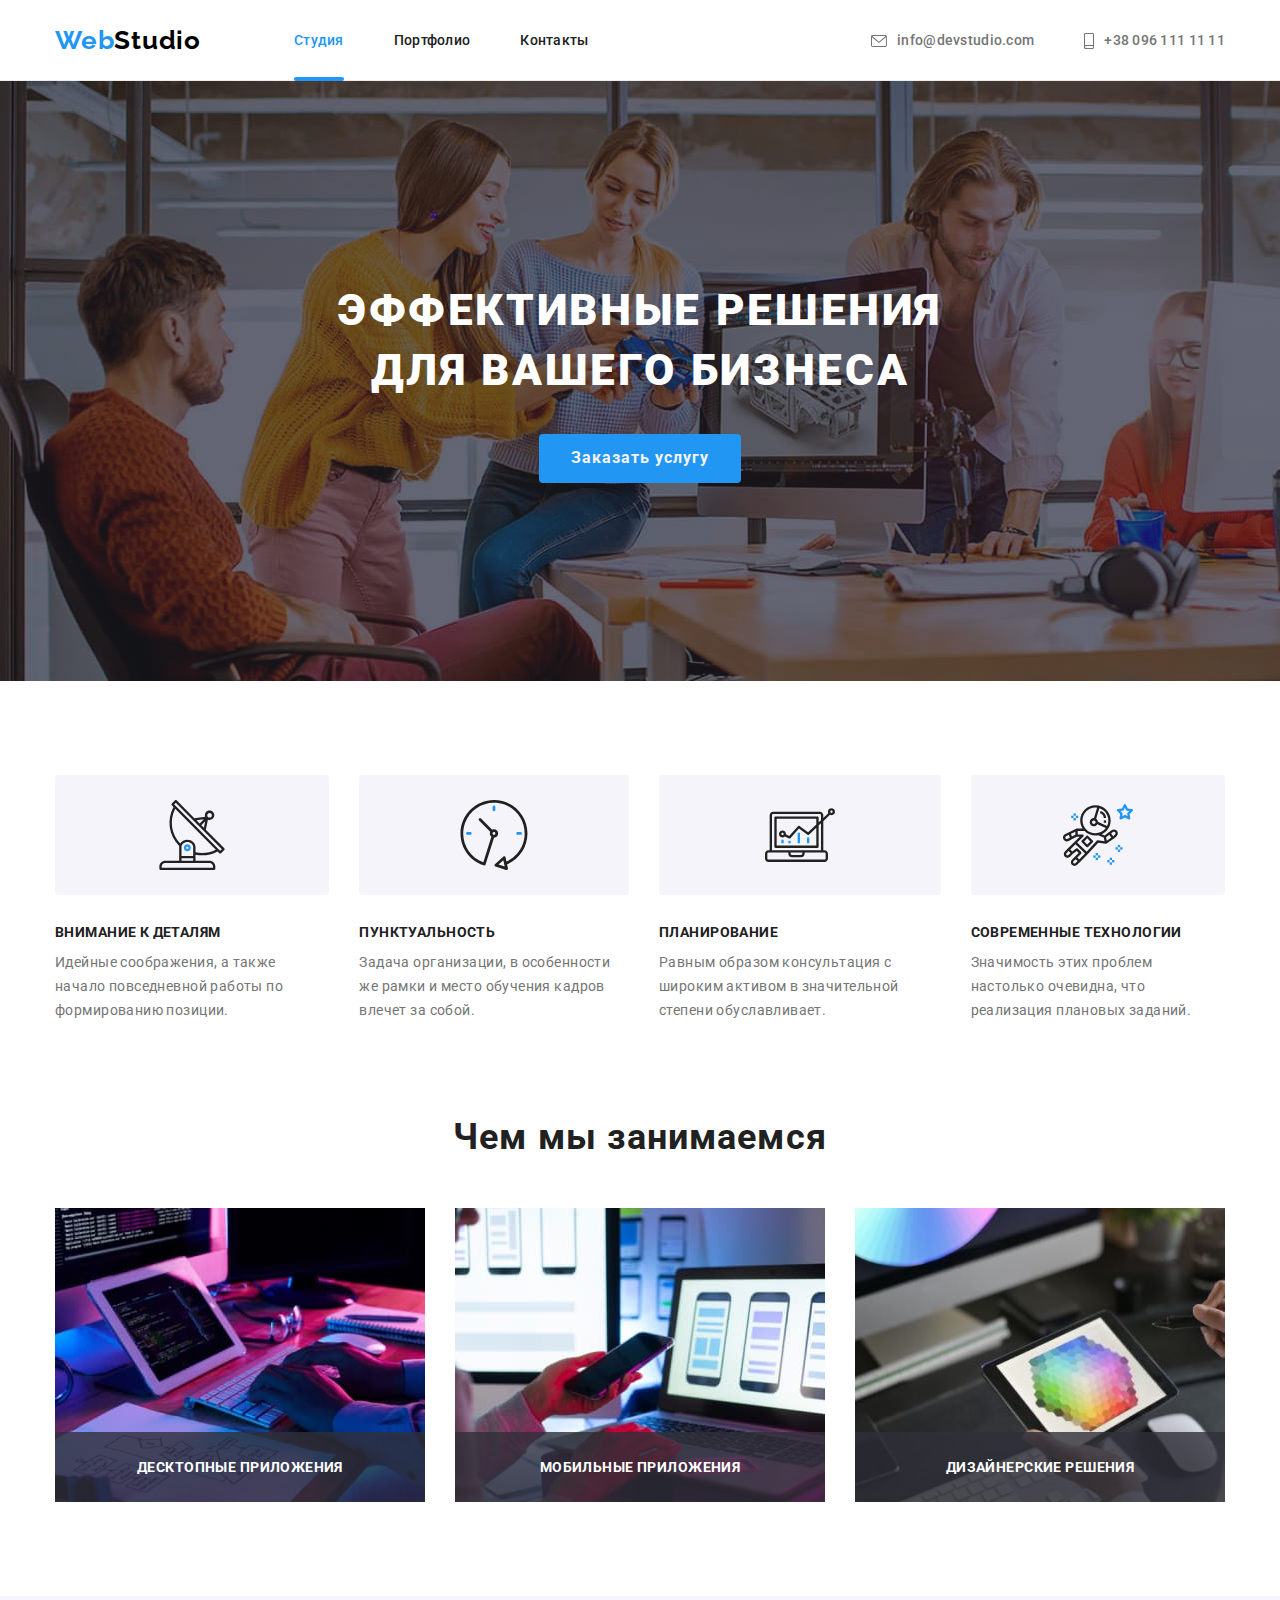
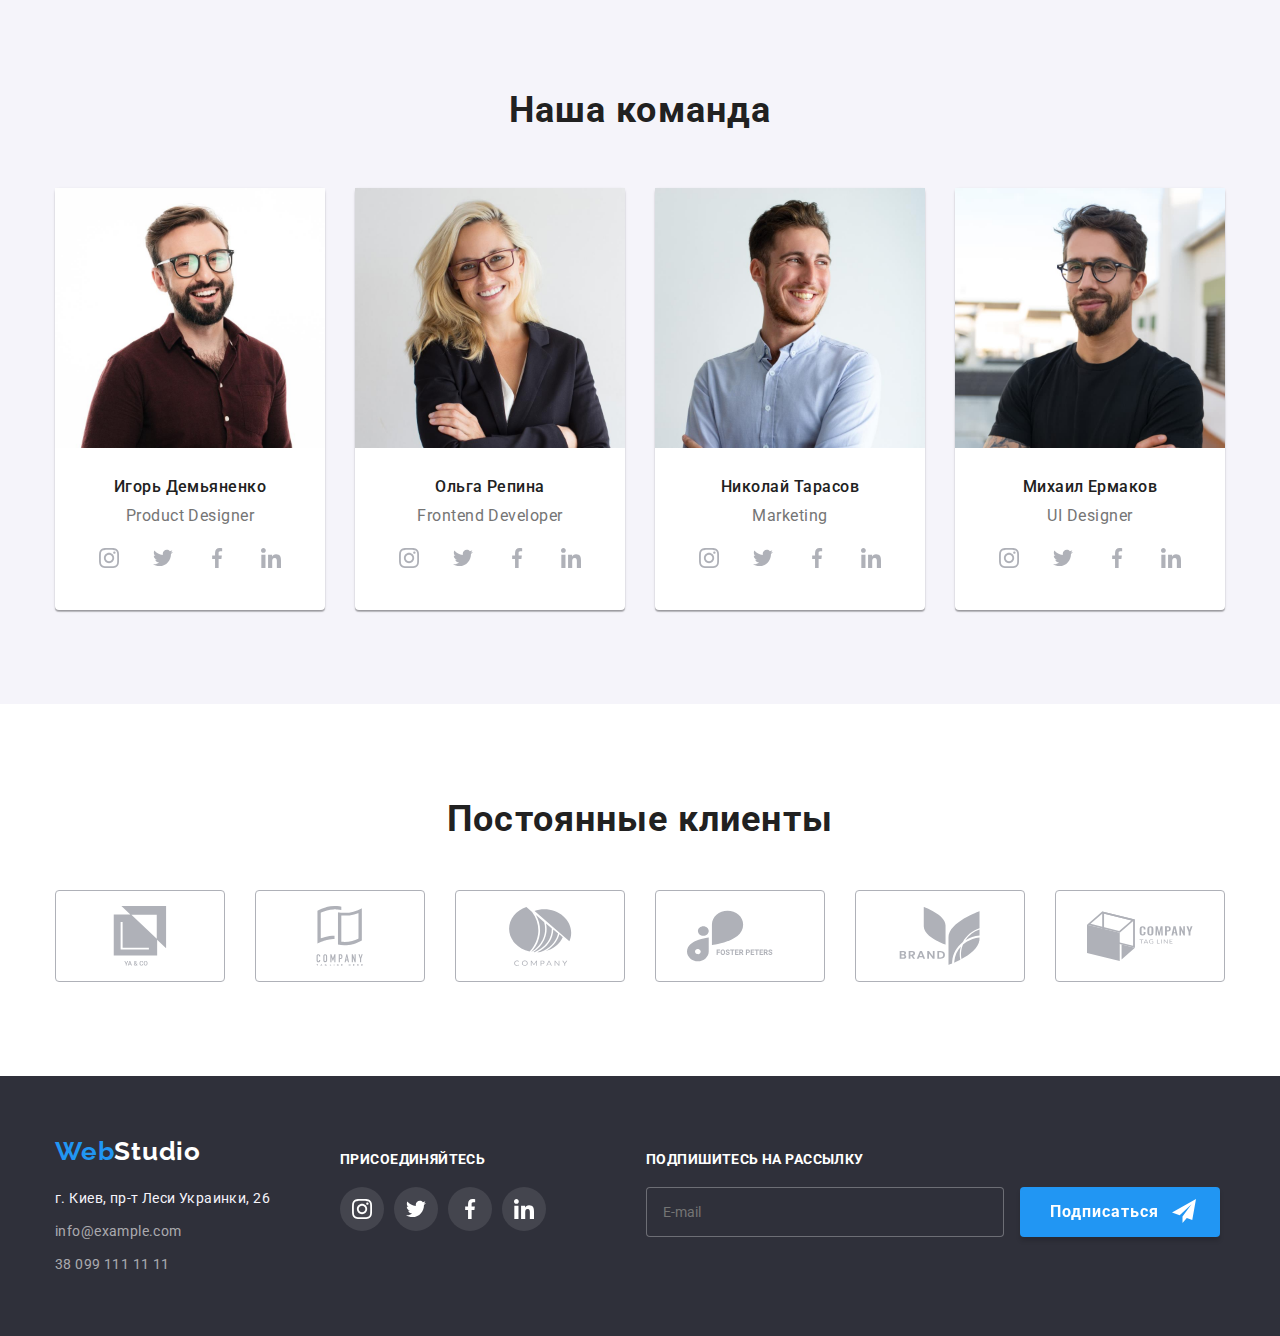
==== commit f7515c21: "end" ====
--- a/index.html
+++ b/index.html
@@ -93,7 +93,7 @@
                   </label>
                   <label class="form-label" >
                     <span class="label-description">Телефон</span>
-                    <input class="label-input" type="number" name="phone_number" >
+                    <input class="label-input" type="tel" name="phone_number" >
                     <svg class="modal-svg">
                       <use href="./img/svg_img/sprites.svg#icon-call_back" width="18px"></use>
                     </svg>
@@ -109,10 +109,15 @@
                     <span class="label-description">Комментарий</span>
                   <textarea class="label-input comment" name="feedback"rows="5" placeholder="Введите текст"></textarea>
                 </label>
+                
                 <div  class="form-checkbox">
-                  <input class="checkbox" type="checkbox" name="agree">
-                  <p class="checkbox-description" >Соглашаюсь с рассылкой и принимаю <a class="checkbox-license" href="#">Условия договора</a></p>
+                  <label class="checkbox-agree">
+                    <input class="checkbox" type="checkbox" name="agree" value="css">
+                    <span class="check-icon"></span>
+                    <p class="checkbox-description" >Соглашаюсь с рассылкой и принимаю <a class="checkbox-license" href="#">Условия договора</a></p>
+                  </label>
                 </div>
+                
                     <button class="submit-btn" type="submit">Отправить</button>
                 </form>
             </div>
@@ -412,13 +417,20 @@
             </li>
           </ul>
         </div>
+        <form name="submit">
         <div class="submit-footer">
           <h3 class="footer-submit-text">Подпишитесь на рассылку</h3>
         <div class="submit-wrapper">
-          <input class="submit-inpute" type="text" name="submit" placeholder="E-mail">
-          <button class="submit-btn-footer" type="submit" name="submit">Подписаться</button>
+          <input class="submit-inpute" type="email" name="submit" placeholder="E-mail">
+          <button class="submit-btn-footer" type="submit" name="submit">
+            Подписаться
+            <svg class="send-svg">
+              <use href="./img/svg_img/sprites.svg#icon-icon-send" width="24px"></use>
+            </svg>
+          </button>
         </div>
       </div>
+      </form>
       </div>
     </footer>
     <script src="./js/modal.js"></script>
--- a/css/style.css
+++ b/css/style.css
@@ -306,6 +306,32 @@
   align-items: center;
   justify-content: center;
 }
+.checkbox {
+  appearance: none;
+  /* position: absolute; */
+}
+.checkbox-agree {
+  display: flex;
+  align-items: center;
+}
+.check-icon {
+  display: inline-block;
+  width: 16px;
+  height: 15px;
+  border: 1px solid var(--link-color);
+  border-radius: 4px;
+}
+
+.checkbox:checked + .check-icon {
+  border-color: var(--link-active-color);
+  background-color: var(--link-active-color);
+  background-image: url(../img/svg_img/icon-check.svg);
+  background-size: contain;
+  background-origin: border-box;
+  border-radius: 4px;
+  transition-duration: 250ms;
+}
+
 .checkbox-description {
   margin-left: 10px;
 }
@@ -884,8 +910,7 @@
   color: var(--white-color);
 }
 .submit-footer {
-  margin-right: auto;
-  margin-left: auto;
+  margin-left: 90px;
   margin-top: 15px;
 }
 .submit-inpute {
@@ -896,14 +921,19 @@
   background-color: var(--background-color);
   padding-left: 16px;
   margin-right: 16px;
+  color: var(--white-color);
+}
+.submit-wrapper {
+  display: flex;
+  margin-top: 20px;
 }
 .submit-btn-footer {
+  position: relative;
+  display: flex;
+  align-items: center;
   width: 200px;
   height: 50px;
-  margin-left: auto;
-  margin-right: auto;
-  margin-top: 30px;
-  margin-bottom: 40px;
+  padding: 10px 30px;
   background-color: var(--link-active-color);
   color: var(--white-color);
   font-weight: 700;
@@ -911,6 +941,14 @@
   line-height: 30px;
   letter-spacing: 0.06em;
   box-shadow: 0px 4px 4px rgba(0, 0, 0, 0.15);
+}
+.send-svg {
+  width: 24px;
+  height: 24px;
+  position: absolute;
+  right: 0;
+  top: 0;
+  transform: translate(-100%, 50%);
 }
 .submit-btn-footer:hover,
 .submit-btn-footer:focus {
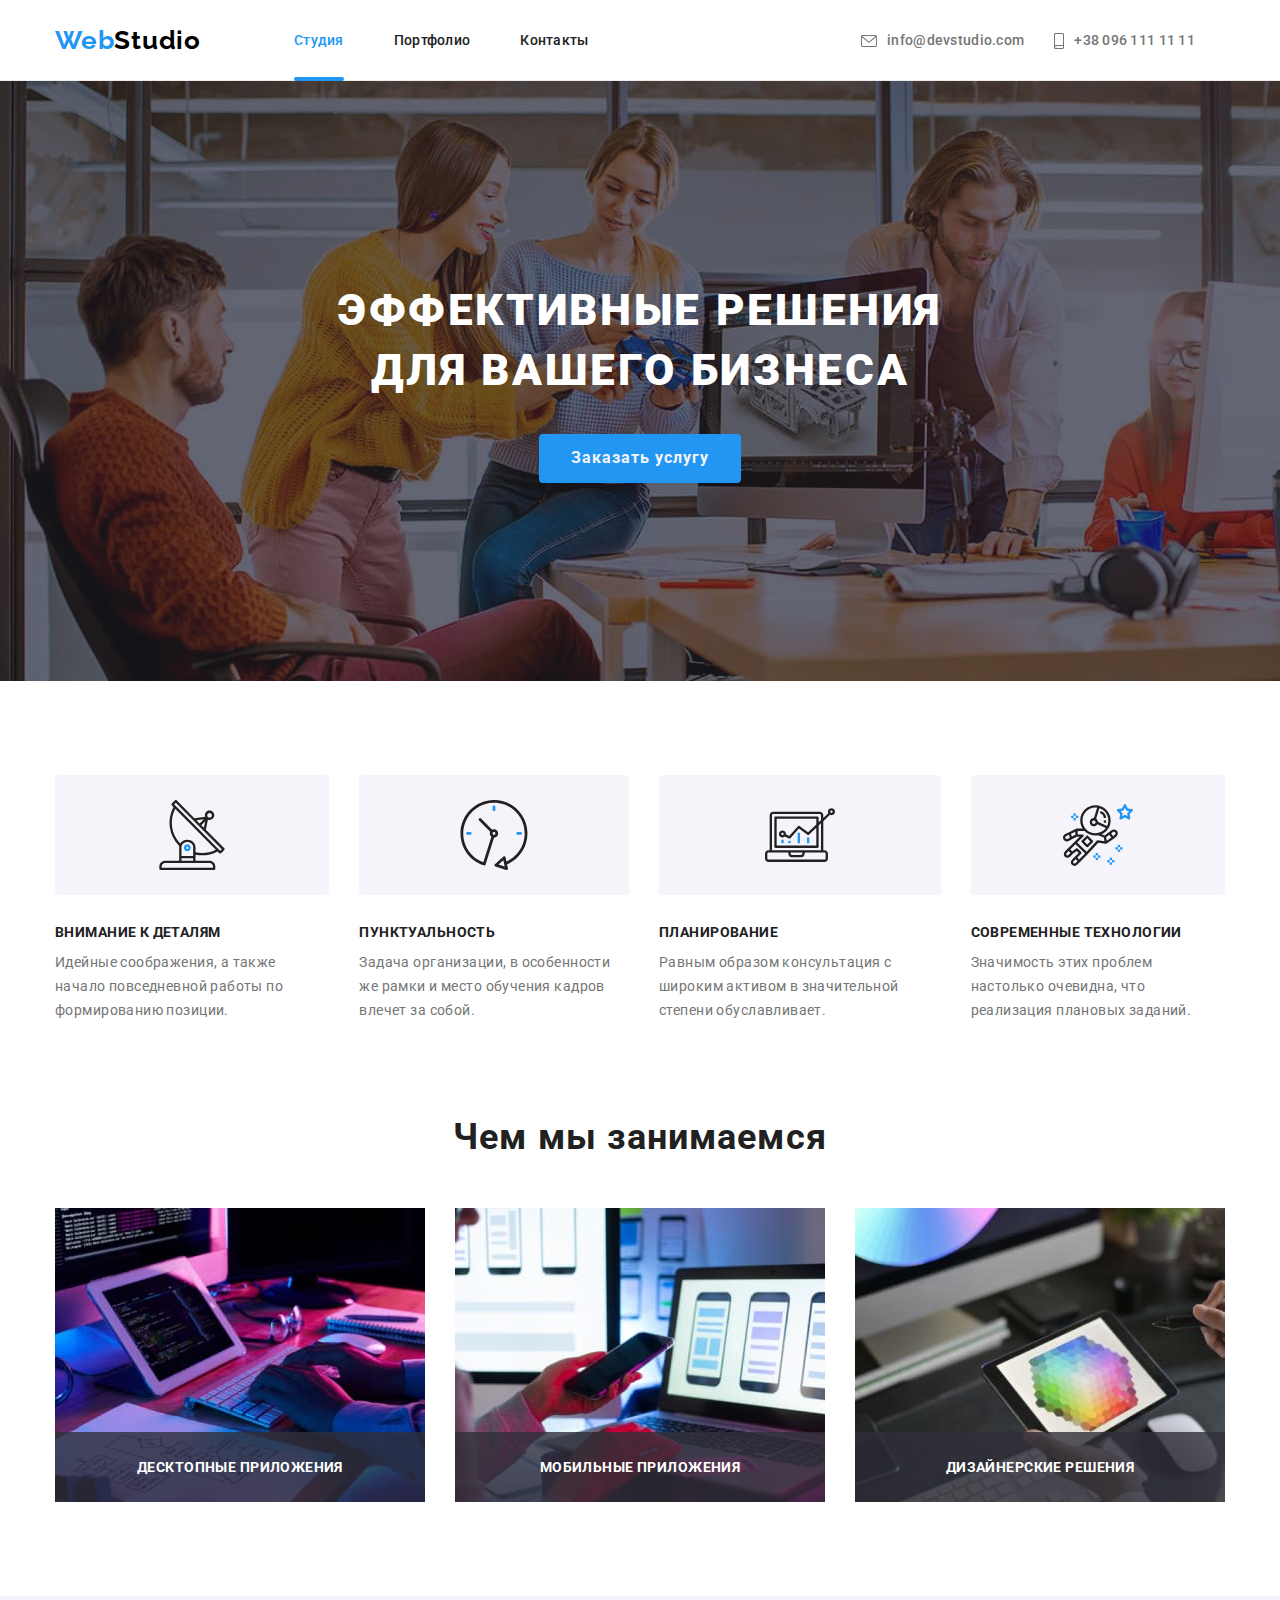
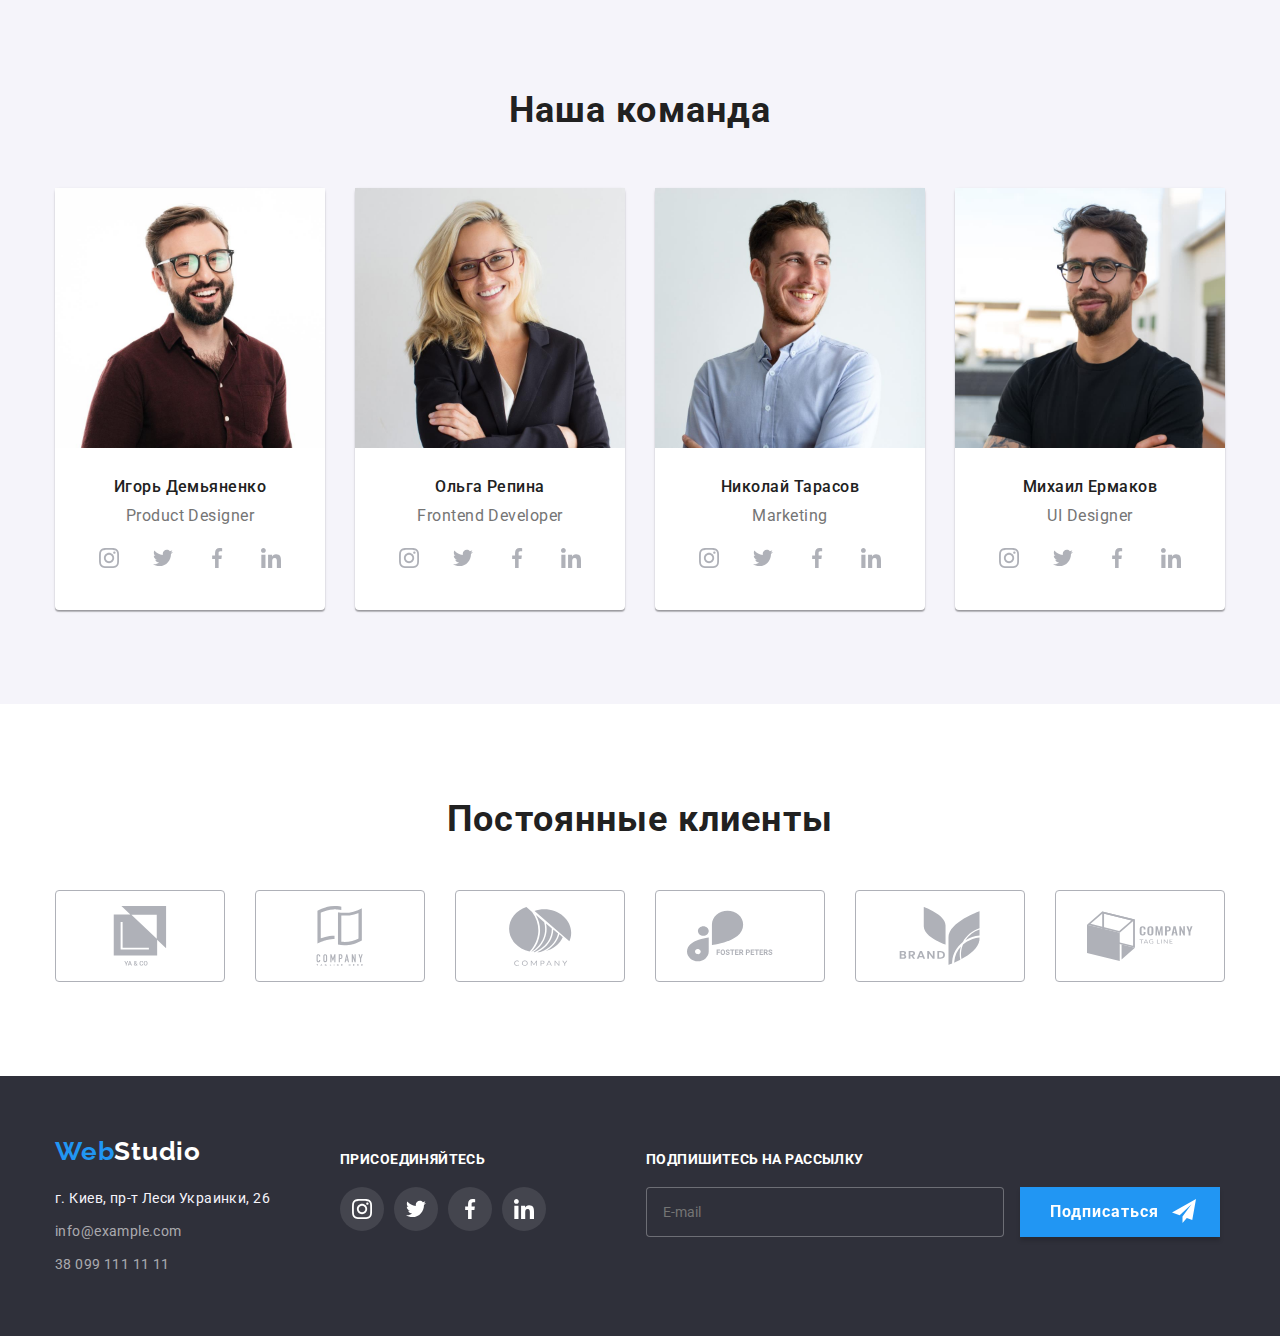
==== commit f01e9599: "sss" ====
--- a/index.html
+++ b/index.html
@@ -19,40 +19,40 @@
       rel="stylesheet"
       href="https://cdnjs.cloudflare.com/ajax/libs/modern-normalize/1.0.0/modern-normalize.min.css"
     />
-    <link rel="stylesheet" href="css/style.css" />
+    <link rel="stylesheet" href="css/main.min.css" />
   </head>
 
   <body>
     <!--navigation-->
     <header class="header">
-      <div class="container header-wrapper">
-        <a class="logo" href="./index.html">
-          Web<span class="logo-studio">Studio</span>
+      <div class="container header__wrapper">
+        <a class="header__logo" href="./index.html">
+          Web<span class="header__studio">Studio</span>
         </a>
         <nav class="navigation">
-          <ul class="site-nav">
-            <li class="text">
-              <a class="link main current" href="./index.html">Студия</a>
-            </li>
-            <li class="text">
-              <a class="link portfolio-nav" href="./portfolio.html"
-                >Портфолио</a
+          <ul class="navigation__menu">
+            <li class="navigation__text">
+              <a class="navigation__link--current" href="./index.html"
+                >Студия</a
               >
             </li>
-            <li class="text">
-              <a class="link contacts" href="">Контакты</a>
+            <li class="navigation__text">
+              <a class="navigation__link" href="./portfolio.html">Портфолио</a>
+            </li>
+            <li class="navigation__text">
+              <a class="navigation__link" href="#">Контакты</a>
             </li>
           </ul>
         </nav>
         <div class="contacts">
-          <a class="mail" href="info@devstudio.com">
-            <svg class="svg-mail">
+          <a class="contacts__mail" href="info@devstudio.com">
+            <svg class="mail__svg">
               <use href="./img/svg_img/sprites.svg#icon-envelope"></use>
             </svg>
             info@devstudio.com</a
           >
-          <a class="phone" href="tel:+380961111111">
-            <svg class="svg-phone">
+          <a class="contacts__phone" href="tel:+380961111111">
+            <svg class="phone__svg">
               <use href="./img/svg_img/sprites.svg#icon-smartphone"></use>
             </svg>
             +38 096 111 11 11</a
@@ -66,92 +66,116 @@
       <!--banner section-->
       <section class="banner">
         <div class="container hero">
-          <h1 class="hero-title">
+          <h1 class="hero__title">
             Эффективные решения <br />
             для вашего бизнеса
           </h1>
-          <button data-modal-open class="button-request" type="button">
+          <button data-modal-open class="hero__button" type="button">
             Заказать услугу
           </button>
         </div>
         <div data-modal class="backdrop is-hidden">
           <div class="modal">
-            <button data-modal-close class="modal-close-btn" type="button">
-              <svg class="close-btn-svg" width="18px" height="18px">
+            <button data-modal-close class="modal__close" type="button">
+              <svg class="modal__svg--close" width="18px" height="18px">
                 <use href="./img/svg_img/sprites.svg#icon-close-black"></use>
               </svg>
             </button>
-            <div class="modal-input-date">
-              <h4 class="modal-description">Оставьте свои данные, мы вам перезвоним</h3>
-                <form class="modal-form" name="subscribe" autocomplete="on" >
-                  <label class="form-label" >
-                    <span class="label-description">Имя</span>
-                    <input class="label-input" type="text" name="username">
-                    <svg class="modal-svg">
-                      <use href="./img/svg_img/sprites.svg#icon-user_icon" width="18px"></use>
-                    </svg>
-                  </label>
-                  <label class="form-label" >
-                    <span class="label-description">Телефон</span>
-                    <input class="label-input" type="tel" name="phone_number" >
-                    <svg class="modal-svg">
-                      <use href="./img/svg_img/sprites.svg#icon-call_back" width="18px"></use>
-                    </svg>
-                  </label>
-                  <label class="form-label">
-                    <span class="label-description">Почта</span> 
-                    <input class="label-input" type="email" name="email" >
-                    <svg class="modal-svg">
-                      <use href="./img/svg_img/sprites.svg#icon-mail_re" width="18px"></use>
-                    </svg>
-                  </label>
-                  <label class="form-label">
-                    <span class="label-description">Комментарий</span>
-                  <textarea class="label-input comment" name="feedback"rows="5" placeholder="Введите текст"></textarea>
+            <div class="modal__input">
+              <h4 class="modal__description">
+                Оставьте свои данные, мы вам перезвоним
+              </h4>
+              <form class="modal__form" name="subscribe" autocomplete="on">
+                <label class="modal__label">
+                  <span class="modal__name">Имя</span>
+                  <input class="modal__date" type="text" name="username" />
+                  <svg class="modal__svg">
+                    <use
+                      href="./img/svg_img/sprites.svg#icon-user_icon"
+                      width="18px"
+                    ></use>
+                  </svg>
                 </label>
-                
-                <div  class="form-checkbox">
-                  <label class="checkbox-agree">
-                    <input class="checkbox" type="checkbox" name="agree" value="css">
-                    <span class="check-icon"></span>
-                    <p class="checkbox-description" >Соглашаюсь с рассылкой и принимаю <a class="checkbox-license" href="#">Условия договора</a></p>
+                <label class="modal__label">
+                  <span class="modal__name">Телефон</span>
+                  <input class="modal__date" type="tel" name="phone_number" />
+                  <svg class="modal__svg">
+                    <use
+                      href="./img/svg_img/sprites.svg#icon-call_back"
+                      width="18px"
+                    ></use>
+                  </svg>
+                </label>
+                <label class="modal__label">
+                  <span class="modal__name">Почта</span>
+                  <input class="modal__date" type="email" name="email" />
+                  <svg class="modal__svg">
+                    <use
+                      href="./img/svg_img/sprites.svg#icon-mail_re"
+                      width="18px"
+                    ></use>
+                  </svg>
+                </label>
+                <label class="modal__label">
+                  <span class="modal__name">Комментарий</span>
+                  <textarea
+                    class="modal__date modal__date--comment"
+                    name="feedback"
+                    rows="5"
+                    placeholder="Введите текст"
+                  ></textarea>
+                </label>
+                <div class="form-checkbox">
+                  <label class="form-checkbox__agree">
+                    <input
+                      class="form-checkbox__checkbox"
+                      type="checkbox"
+                      name="agree"
+                      value="css"
+                    />
+                    <span class="form-checkbox__icon"></span>
+                    <span class="form-checkbox__description">
+                      Соглашаюсь с рассылкой и принимаю
+                      <a class="form-checkbox__license" href="#"
+                        >Условия договора</a
+                      >
+                    </span>
                   </label>
                 </div>
-                
-                    <button class="submit-btn" type="submit">Отправить</button>
-                </form>
+                <button class="modal__btn" type="submit">Отправить</button>
+              </form>
             </div>
           </div>
         </div>
       </section>
       <!--section 1-->
-      <section class="description">
+      <section class="principles">
         <div class="container">
-          <ul class="text">
-            <li class="blocks icon-blocks-antenna">
-              <h3>Внимание к деталям</h3>
-              <p>
+          <ul class="principles__list">
+            <li class="principles__item principles__item--antenna">
+              <h3 class="principles__title">Внимание к деталям</h3>
+              <p class="principles__text">
                 Идейные соображения, а также начало повседневной работы по
                 формированию позиции.
               </p>
             </li>
-            <li class="blocks icon-blocks-clock">
-              <h3>Пунктуальность</h3>
-              <p>
+            <li class="principles__item principles__item--clock">
+              <h3 class="principles__title">Пунктуальность</h3>
+              <p class="principles__text">
                 Задача организации, в особенности же рамки и место обучения
                 кадров влечет за собой.
               </p>
             </li>
-            <li class="blocks icon-blocks-diagram">
-              <h3>Планирование</h3>
-              <p>
+            <li class="principles__item principles__item--diagram">
+              <h3 class="principles__title">Планирование</h3>
+              <p class="principles__text">
                 Равным образом консультация с широким активом в значительной
                 степени обуславливает.
               </p>
             </li>
-            <li class="blocks icon-blocks-astronaut">
-              <h3>Современные технологии</h3>
-              <p>
+            <li class="principles__item principles__item--astronaut">
+              <h3 class="principles__title">Современные технологии</h3>
+              <p class="principles__text">
                 Значимость этих проблем настолько очевидна, что реализация
                 плановых заданий.
               </p>
@@ -162,58 +186,58 @@
       <!--section 2-->
       <section class="about">
         <div class="container">
-          <h2 class="text">Чем мы занимаемся</h2>
-          <ul class="pictures">
-            <li class="card">
-              <div class="box-card">
+          <h2 class="about__text">Чем мы занимаемся</h2>
+          <ul class="about__list">
+            <li class="about__item">
+              <div class="about__card">
                 <img src="./img/box1.jpg" alt="coding" width="370" />
-                <p class="card-overlay">Десктопные приложения</p>
-              </div>
-            </li>
-            <li class="card">
-              <div class="box-card">
+                <p class="about__overlay">Десктопные приложения</p>
+              </div>
+            </li>
+            <li class="about__item">
+              <div class="about__card">
                 <img src="./img/box2.jpg" alt="adaptive" width="370" />
-                <p class="card-overlay">Мобильные приложения</p>
-              </div>
-            </li>
-            <li class="card">
-              <div class="box-card">
+                <p class="about__overlay">Мобильные приложения</p>
+              </div>
+            </li>
+            <li class="about__item">
+              <div class="about__card">
                 <img src="./img/box3.jpg" alt="designing" width="370" />
-                <p class="card-overlay">Дизайнерские решения</p>
+                <p class="about__overlay">Дизайнерские решения</p>
               </div>
             </li>
           </ul>
         </div>
       </section>
       <!--section 3-->
-      <section class="our-team">
-        <div class="container team">
-          <h2 class="team-head">Наша команда</h2>
-          <ul class="team-card">
-            <li class="text-card">
+      <section class="team">
+        <div class="container">
+          <h2 class="team__head">Наша команда</h2>
+          <ul class="team__list">
+            <li class="team__item">
               <img src="./img/img1.jpg" alt="Product Designer" width="270" />
-              <div class="card-wrap">
-                <h3 class="text">Игорь Демьяненко</h3>
-                <p class="text">Product Designer</p>
-                <div class="social-box">
-                  <a class="social-link" href="#" aria-label="instagram">
+              <div class="team__wrap">
+                <h3 class="team__name">Игорь Демьяненко</h3>
+                <p class="team__text">Product Designer</p>
+                <div class="team__box">
+                  <a class="team__link" href="#" aria-label="instagram">
                     <svg>
                       <use
                         href="./img/svg_img/sprites.svg#icon-instagram"
                       ></use>
                     </svg>
                   </a>
-                  <a class="social-link" href="#" aria-label="twitter">
+                  <a class="team__link" href="#" aria-label="twitter">
                     <svg>
                       <use href="./img/svg_img/sprites.svg#icon-twitter"></use>
                     </svg>
                   </a>
-                  <a class="social-link" href="#" aria-label="facebook">
+                  <a class="team__link" href="#" aria-label="facebook">
                     <svg>
                       <use href="./img/svg_img/sprites.svg#icon-facebook"></use>
                     </svg>
                   </a>
-                  <a class="social-link" href="#" aria-label="linkedin">
+                  <a class="team__link" href="#" aria-label="linkedin">
                     <svg>
                       <use href="./img/svg_img/sprites.svg#icon-linkedin"></use>
                     </svg>
@@ -221,30 +245,30 @@
                 </div>
               </div>
             </li>
-            <li class="text-card">
+            <li class="team__item">
               <img src="./img/img2.jpg" alt="Frontend Developer" width="270" />
-              <div class="card-wrap">
-                <h3 class="text">Ольга Репина</h3>
-                <p class="text">Frontend Developer</p>
-                <div class="social-box">
-                  <a class="social-link" href="#">
+              <div class="team__wrap">
+                <h3 class="team__name">Ольга Репина</h3>
+                <p class="team__text">Frontend Developer</p>
+                <div class="team__box">
+                  <a class="team__link" href="#">
                     <svg>
                       <use
                         href="./img/svg_img/sprites.svg#icon-instagram"
                       ></use>
                     </svg>
                   </a>
-                  <a class="social-link" href="#">
+                  <a class="team__link" href="#">
                     <svg>
                       <use href="./img/svg_img/sprites.svg#icon-twitter"></use>
                     </svg>
                   </a>
-                  <a class="social-link" href="#">
+                  <a class="team__link" href="#">
                     <svg>
                       <use href="./img/svg_img/sprites.svg#icon-facebook"></use>
                     </svg>
                   </a>
-                  <a class="social-link" href="#">
+                  <a class="team__link" href="#">
                     <svg>
                       <use href="./img/svg_img/sprites.svg#icon-linkedin"></use>
                     </svg>
@@ -252,30 +276,30 @@
                 </div>
               </div>
             </li>
-            <li class="text-card">
+            <li class="team__item">
               <img src="./img/img3.jpg" alt="Marketing" width="270" />
-              <div class="card-wrap">
-                <h3 class="text">Николай Тарасов</h3>
-                <p class="text">Marketing</p>
-                <div class="social-box">
-                  <a class="social-link" href="#">
+              <div class="team__wrap">
+                <h3 class="team__name">Николай Тарасов</h3>
+                <p class="team__text">Marketing</p>
+                <div class="team__box">
+                  <a class="team__link" href="#">
                     <svg>
                       <use
                         href="./img/svg_img/sprites.svg#icon-instagram"
                       ></use>
                     </svg>
                   </a>
-                  <a class="social-link" href="#">
+                  <a class="team__link" href="#">
                     <svg>
                       <use href="./img/svg_img/sprites.svg#icon-twitter"></use>
                     </svg>
                   </a>
-                  <a class="social-link" href="#">
+                  <a class="team__link" href="#">
                     <svg>
                       <use href="./img/svg_img/sprites.svg#icon-facebook"></use>
                     </svg>
                   </a>
-                  <a class="social-link" href="#">
+                  <a class="team__link" href="#">
                     <svg>
                       <use href="./img/svg_img/sprites.svg#icon-linkedin"></use>
                     </svg>
@@ -283,30 +307,30 @@
                 </div>
               </div>
             </li>
-            <li class="text-card">
+            <li class="team__item">
               <img src="./img/img4.jpg" alt="UI Designer" width="270" />
-              <div class="card-wrap">
-                <h3 class="text">Михаил Ермаков</h3>
-                <p class="text">UI Designer</p>
-                <div class="social-box">
-                  <a class="social-link" href="#">
+              <div class="team__wrap">
+                <h3 class="team__name">Михаил Ермаков</h3>
+                <p class="team__text">UI Designer</p>
+                <div class="team__box">
+                  <a class="team__link" href="#">
                     <svg>
                       <use
                         href="./img/svg_img/sprites.svg#icon-instagram"
                       ></use>
                     </svg>
                   </a>
-                  <a class="social-link" href="#">
+                  <a class="team__link" href="#">
                     <svg>
                       <use href="./img/svg_img/sprites.svg#icon-twitter"></use>
                     </svg>
                   </a>
-                  <a class="social-link" href="#">
+                  <a class="team__link" href="#">
                     <svg>
                       <use href="./img/svg_img/sprites.svg#icon-facebook"></use>
                     </svg>
                   </a>
-                  <a class="social-link" href="#">
+                  <a class="team__link" href="#">
                     <svg>
                       <use href="./img/svg_img/sprites.svg#icon-linkedin"></use>
                     </svg>
@@ -318,48 +342,48 @@
         </div>
       </section>
       <!--client section-->
-      <section class="clients-section">
-        <div class="container clients">
-          <h2 class="clients-text">Постоянные клиенты</h2>
-          <ul class="clients-list">
-            <li>
-              <a class="clients-link" href="#">
-                <svg class="clients-svg">
+      <section class="clients">
+        <div class="container">
+          <h2 class="clients__text">Постоянные клиенты</h2>
+          <ul class="clients__list">
+            <li>
+              <a class="clients__link" href="#">
+                <svg class="clients__svg">
                   <use href="./img/svg_img/sprites.svg#icon-group1"></use>
                 </svg>
               </a>
             </li>
             <li>
-              <a class="clients-link" href="#">
-                <svg class="clients-svg">
+              <a class="clients__link" href="#">
+                <svg class="clients__svg">
                   <use href="./img/svg_img/sprites.svg#icon-group2"></use>
                 </svg>
               </a>
             </li>
             <li>
-              <a class="clients-link" href="#">
-                <svg class="clients-svg">
+              <a class="clients__link" href="#">
+                <svg class="clients__svg">
                   <use href="./img/svg_img/sprites.svg#icon-group3"></use>
                 </svg>
               </a>
             </li>
             <li>
-              <a class="clients-link" href="#">
-                <svg class="clients-svg">
+              <a class="clients__link" href="#">
+                <svg class="clients__svg">
                   <use href="./img/svg_img/sprites.svg#icon-group4"></use>
                 </svg>
               </a>
             </li>
             <li>
-              <a class="clients-link" href="#">
-                <svg class="clients-svg">
+              <a class="clients__link" href="#">
+                <svg class="clients__svg">
                   <use href="./img/svg_img/sprites.svg#icon-group5"></use>
                 </svg>
               </a>
             </li>
             <li>
-              <a class="clients-link" href="#">
-                <svg class="clients-svg">
+              <a class="clients__link" href="#">
+                <svg class="clients__svg">
                   <use href="./img/svg_img/sprites.svg#icon-group6"></use>
                 </svg>
               </a>
@@ -369,48 +393,50 @@
       </section>
     </main>
     <!--footer section-->
-    <footer>
-      <div class="container footer">
-        <div class="test-footer">
-          <a class="logo-footer" href="./index.html"
-            >Web<span class="logo-studio-footer">Studio</span>
+    <footer class="footer">
+      <div class="container footer__container">
+        <div class="footer__wrap">
+          <a class="footer__logo" href="./index.html"
+            >Web<span class="footer__studio">Studio</span>
           </a>
           <address class="address">
-            <ul class="contacts-footer">
-              <li class="city">г. Киев, пр-т Леси Украинки, 26</li>
-              <li>info@example.com</li>
-              <li>38 099 111 11 11</li>
+            <ul class="address__list">
+              <li class="address__item address__item--city">
+                г. Киев, пр-т Леси Украинки, 26
+              </li>
+              <li class="address__item">info@example.com</li>
+              <li class="address__item">38 099 111 11 11</li>
             </ul>
           </address>
         </div>
         <!-- footer social links -->
         <div class="footer-social">
-          <h3 class="footer-socia-text">присоединяйтесь</h3>
-          <ul class="footer-socia-list">
-            <li class="footer-social-item">
-              <a class="footer-social-link" href="" aria-label="instagram">
-                <svg class="footer-social-svg">
+          <h3 class="footer-socia__text">присоединяйтесь</h3>
+          <ul class="footer-socia__list">
+            <li class="footer-social__item">
+              <a class="footer-social__link" href="" aria-label="instagram">
+                <svg class="footer-social__svg">
                   <use href="./img/svg_img/sprites.svg#icon-instagram"></use>
                 </svg>
               </a>
             </li>
-            <li class="footer-social-item">
-              <a class="footer-social-link" href="" aria-label="twitter">
-                <svg class="footer-social-svg">
+            <li class="footer-social__item">
+              <a class="footer-social__link" href="" aria-label="twitter">
+                <svg class="footer-social__svg">
                   <use href="./img/svg_img/sprites.svg#icon-twitter"></use>
                 </svg>
               </a>
             </li>
-            <li class="footer-social-item">
-              <a class="footer-social-link" href="" aria-label="facebook">
-                <svg class="footer-social-svg">
+            <li class="footer-social__item">
+              <a class="footer-social__link" href="" aria-label="facebook">
+                <svg class="footer-social__svg">
                   <use href="./img/svg_img/sprites.svg#icon-facebook"></use>
                 </svg>
               </a>
             </li>
-            <li class="footer-social-item">
-              <a class="footer-social-link" href="" aria-label="linkedin">
-                <svg class="footer-social-svg">
+            <li class="footer-social__item">
+              <a class="footer-social__link" href="" aria-label="linkedin">
+                <svg class="footer-social__svg">
                   <use href="./img/svg_img/sprites.svg#icon-linkedin"></use>
                 </svg>
               </a>
@@ -418,19 +444,27 @@
           </ul>
         </div>
         <form name="submit">
-        <div class="submit-footer">
-          <h3 class="footer-submit-text">Подпишитесь на рассылку</h3>
-        <div class="submit-wrapper">
-          <input class="submit-inpute" type="email" name="submit" placeholder="E-mail">
-          <button class="submit-btn-footer" type="submit" name="submit">
-            Подписаться
-            <svg class="send-svg">
-              <use href="./img/svg_img/sprites.svg#icon-icon-send" width="24px"></use>
-            </svg>
-          </button>
-        </div>
-      </div>
-      </form>
+          <div class="submit-footer">
+            <h3 class="submit-footer__text">Подпишитесь на рассылку</h3>
+            <div class="submit-footer__wrapper">
+              <input
+                class="submit-footer__inpute"
+                type="email"
+                name="submit"
+                placeholder="E-mail"
+              />
+              <button class="submit-footer__btn" type="submit" name="submit">
+                Подписаться
+                <svg class="submit-footer__svg">
+                  <use
+                    href="./img/svg_img/sprites.svg#icon-icon-send"
+                    width="24px"
+                  ></use>
+                </svg>
+              </button>
+            </div>
+          </div>
+        </form>
       </div>
     </footer>
     <script src="./js/modal.js"></script>
--- a/css/main.min.css
+++ b/css/main.min.css
@@ -0,0 +1,2 @@
+*{padding:0;margin:0;border:0}*,*:before,*:after{-webkit-box-sizing:border-box;box-sizing:border-box}:focus,:active{outline:none}a:focus,a:active{outline:none}nav,footer,header,aside{display:block}html,body{height:100%;width:100%;font-size:100%;line-height:1;font-size:14px;-ms-text-size-adjust:100%;-moz-text-size-adjust:100%;-webkit-text-size-adjust:100%}input,button,textarea{font-family:inherit}input::-ms-clear{display:none}button{cursor:pointer}button::-moz-focus-inner{padding:0;border:0}a,a:visited{text-decoration:none}a:hover{text-decoration:none}ul{list-style:none;padding:0;margin:0}img{display:block;max-width:100%;height:auto}h1,h2,h3,h4,h5,h6{font-size:inherit;font-weight:400}p{color:var(--text-color)}body{background-color:var(--white-color);font-family:Roboto, sans-serif;color:var(--link-color)}.hide{position:absolute;clip:rect(0 0 0 0);width:1px;height:1px;margin:-1px}.container{width:1200px;padding-left:15px;padding-right:15px;margin-left:auto;margin-right:auto}.header{padding-top:25px;padding-bottom:24px;border-bottom:1px solid #ececec}.header__wrapper{display:-webkit-box;display:-ms-flexbox;display:flex;-webkit-box-align:center;-ms-flex-align:center;align-items:center}.header__logo{font-family:Raleway, sans-serif;font-weight:700;font-size:26px;line-height:1.2;letter-spacing:0.03em;color:#2196f3}.header__logo .header__studio{color:#000}.navigation{font-weight:500;font-size:14px;line-height:1.14;letter-spacing:0.02em;margin-left:93px}.navigation__link{color:#212121;-webkit-transition:color 250ms cubic-bezier(0.4, 0, 0.2, 1);transition:color 250ms cubic-bezier(0.4, 0, 0.2, 1)}.navigation__link:hover,.navigation__link:focus{color:#2196f3}.navigation__link--current{position:relative;color:#2196f3}.navigation__link--current::after{content:"";display:block;background-color:#2196f3;border-radius:2px;width:100%;height:4px;position:absolute;bottom:-33px}.navigation__menu{display:-webkit-box;display:-ms-flexbox;display:flex}.navigation__text:not(:last-child){margin-right:50px}.contacts__mail,.contacts__phone{font-weight:500;font-size:14px;line-height:1.14;letter-spacing:0.02em;color:#757575;display:-webkit-box;display:-ms-flexbox;display:flex;-webkit-box-align:center;-ms-flex-align:center;align-items:center;-webkit-transition:color 250ms cubic-bezier(0.4, 0, 0.2, 1);transition:color 250ms cubic-bezier(0.4, 0, 0.2, 1);margin-right:30px}.mail__svg{height:12px;width:16px;margin-right:10px;fill:#757575}.contacts__mail:hover .mail__svg,.contacts__mail:focus .mail__svg{fill:#2196f3}.contacts__mail:hover,.contacts__mail:focus{color:#2196f3}.phone__svg{height:16px;width:10px;margin-right:10px;fill:#757575}.contacts__phone:focus .phone__svg,.contacts__phone:hover .phone__svg{fill:#2196f3}.contacts__phone:hover,.contacts__phone:focus{color:#2196f3}.contacts{display:-webkit-box;display:-ms-flexbox;display:flex;margin-left:auto}.mail{margin-right:50px}.principles__title{font-weight:700;font-size:14px;line-height:1.14;letter-spacing:0.03em;text-transform:uppercase;color:#212121}.principles__text{font-weight:400;font-size:14px;line-height:1.7;letter-spacing:0.03em;color:#757575}.principles{padding-top:94px}.principles__item:not(:last-child){margin-right:30px}.principles__list{display:-webkit-box;display:-ms-flexbox;display:flex;-webkit-box-pack:center;-ms-flex-pack:center;justify-content:center}.principles__item::before{content:"";display:block;height:120px;background-color:#f5f4fa;background-repeat:no-repeat;background-position:center;border-radius:4px;margin-bottom:30px}.principles__item--antenna::before{background-image:url(../img/svg_img/advan/antenna.svg)}.principles__item--clock::before{background-image:url(../img/svg_img/advan/clock.svg)}.principles__item--diagram::before{background-image:url(../img/svg_img/advan/diagram.svg)}.principles__item--astronaut::before{background-image:url(../img/svg_img/advan/astronaut.svg)}.principles__text{margin-top:10px}.hero__button{background-color:#2196f3;border:none;color:#f5f4fa;cursor:pointer;border-radius:4px;padding:10px 32px 10px 32px;font-weight:700;font-size:16px;line-height:1.8;-webkit-box-align:center;-ms-flex-align:center;align-items:center;text-align:center;letter-spacing:0.06em;margin-top:33px;-webkit-transition:color 250ms cubic-bezier(0.4, 0, 0.2, 1),background-color color 250ms cubic-bezier(0.4, 0, 0.2, 1);transition:color 250ms cubic-bezier(0.4, 0, 0.2, 1),background-color color 250ms cubic-bezier(0.4, 0, 0.2, 1)}.hero__button:hover,.hero__button:focus{background-color:#1e85da;-webkit-transition-duration:250ms;transition-duration:250ms}.banner{background-color:#2f303a;margin-left:auto;margin-right:auto;max-width:1600px;height:600px;background-image:-webkit-gradient(linear, left top, right top, from(rgba(47,48,58,0.4)), to(rgba(47,48,58,0.4))),url(../img/Img_back.jpg);background-image:linear-gradient(to right, rgba(47,48,58,0.4), rgba(47,48,58,0.4)),url(../img/Img_back.jpg)}.hero__title{font-weight:900;font-size:44px;line-height:1.36;letter-spacing:0.06em;text-transform:uppercase;color:#fff;text-align:center;-webkit-box-pack:center;-ms-flex-pack:center;justify-content:center;-webkit-box-orient:vertical;-webkit-box-direction:normal;-ms-flex-direction:column;flex-direction:column}.banner{padding:200px 0}.hero{text-align:center}.backdrop{position:fixed;top:0;left:0;width:100%;height:100%;background:rgba(0,0,0,0.2);-webkit-transition:opacity 250ms linear, visibility 250ms linear;transition:opacity 250ms linear, visibility 250ms linear}.backdrop.is-hidden{opacity:0;pointer-events:none}.modal__close{position:absolute;display:-webkit-box;display:-ms-flexbox;display:flex;width:30px;height:30px;border:1px solid rgba(0,0,0,0.1);border-radius:50%;margin-right:8px;margin-top:8px;background-color:#fff;-webkit-box-align:center;-ms-flex-align:center;align-items:center;-webkit-box-pack:center;-ms-flex-pack:center;justify-content:center}.modal{display:-webkit-box;display:-ms-flexbox;display:flex;position:absolute;top:50%;left:50%;-webkit-transform:translate(-50%, -50%);transform:translate(-50%, -50%);width:528px;height:581px;background-color:#fff;-webkit-box-pack:end;-ms-flex-pack:end;justify-content:flex-end;border-radius:4px;-webkit-box-shadow:0px 1px 3px rgba(0,0,0,0.12),0px 1px 1px rgba(0,0,0,0.14),0px 2px 1px rgba(0,0,0,0.2);box-shadow:0px 1px 3px rgba(0,0,0,0.12),0px 1px 1px rgba(0,0,0,0.14),0px 2px 1px rgba(0,0,0,0.2)}.modal__svg--close:hover,.modal__svg--close:focus{fill:#2196f3;-webkit-transition-duration:250ms;transition-duration:250ms;-webkit-transition-timing-function:cubic-bezier(0.4, 0, 0.2, 1);transition-timing-function:cubic-bezier(0.4, 0, 0.2, 1)}.modal__input{margin-left:auto;margin-right:auto;width:448px}.modal__description{font-weight:700;font-size:20px;line-height:23px;text-align:center;letter-spacing:0.03em;color:#212121;margin-top:40px}.modal__form{display:-webkit-box;display:-ms-flexbox;display:flex;-webkit-box-orient:vertical;-webkit-box-direction:normal;-ms-flex-direction:column;flex-direction:column}.modal__label{display:-webkit-box;display:-ms-flexbox;display:flex;-webkit-box-orient:vertical;-webkit-box-direction:normal;-ms-flex-direction:column;flex-direction:column;position:relative}.modal__name{font-size:12px;line-height:14px;letter-spacing:0.01em;color:#757575;margin-bottom:5px;margin-top:10px}.modal__date{border:1px solid rgba(33,33,33,0.2);border-radius:4px;height:40px;padding-left:40px;cursor:pointer}.modal__date--comment{resize:none;height:120px;padding:12px 16px}.form-checkbox{display:-webkit-box;display:-ms-flexbox;display:flex;margin-top:20px;-webkit-box-align:center;-ms-flex-align:center;align-items:center;-webkit-box-pack:center;-ms-flex-pack:center;justify-content:center}.form-checkbox__checkbox{-webkit-appearance:none;-moz-appearance:none;appearance:none;position:absolute}.form-checkbox__agree{display:-webkit-box;display:-ms-flexbox;display:flex;-webkit-box-align:center;-ms-flex-align:center;align-items:center}.form-checkbox__icon{display:inline-block;width:16px;height:15px;border:1px solid #212121;border-radius:4px}.form-checkbox__icon:focus,.form-checkbox__icon:hover{border:1px solid #2196f3;border-radius:4px;-webkit-transition-duration:250ms;transition-duration:250ms;cursor:pointer}.form-checkbox__checkbox:checked+.form-checkbox__icon{border-color:#2196f3;background-color:#2196f3;background-image:url(../img/svg_img/icon-check.svg);background-size:contain;background-origin:border-box;border-radius:4px;-webkit-transition-duration:250ms;transition-duration:250ms}.form-checkbox__description{margin-left:10px}.form-checkbox__license{color:#2196f3;font-weight:400;font-size:14px;line-height:24px;letter-spacing:0.03em;-webkit-text-decoration-line:underline;text-decoration-line:underline}.modal__btn{width:200px;height:50px;margin-left:auto;margin-right:auto;margin-top:30px;margin-bottom:40px;background-color:#2196f3;color:#fff;font-weight:700;font-size:16px;line-height:30px;letter-spacing:0.06em;-webkit-box-shadow:0px 4px 4px rgba(0,0,0,0.15);box-shadow:0px 4px 4px rgba(0,0,0,0.15)}.modal__btn:hover,.modal__btn:focus{background-color:#1e85da;-webkit-transition-duration:250ms;transition-duration:250ms;-webkit-transition-timing-function:cubic-bezier(0.4, 0, 0.2, 1);transition-timing-function:cubic-bezier(0.4, 0, 0.2, 1)}.modal__svg{position:absolute;-webkit-transform:translate(12px, -11px);transform:translate(12px, -11px);bottom:0;width:18px;height:18px;fill:#212121}.modal__date:focus+.modal__svg{fill:#2196f3;-webkit-transition-duration:250ms;transition-duration:250ms}.modal__date:focus{border:1px solid #2196f3;-webkit-transition-duration:250ms;transition-duration:250ms}.form-checkbox__checkbox{width:16px;height:15px}.team__head{font-weight:700;font-size:36px;line-height:1.16;letter-spacing:0.03em;color:#212121}.team__name{font-weight:500;font-size:16px;line-height:1.18;letter-spacing:0.03em;color:#212121}.team__text{font-weight:400;font-size:16px;line-height:1.18;letter-spacing:0.03em;color:#757575;margin-bottom:10px}.team{background-color:#f5f4fa}.team{text-align:center;padding:94px 0}.team__list{display:-webkit-box;display:-ms-flexbox;display:flex;-webkit-box-pack:justify;-ms-flex-pack:justify;justify-content:space-between}.team__head{margin-bottom:56px;text-align:center}.team__item{background-color:#fff;border-radius:4px;-webkit-box-shadow:0px 1px 3px rgba(0,0,0,0.12),0px 1px 1px rgba(0,0,0,0.14),0px 2px 1px rgba(0,0,0,0.2);box-shadow:0px 1px 3px rgba(0,0,0,0.12),0px 1px 1px rgba(0,0,0,0.14),0px 2px 1px rgba(0,0,0,0.2)}.team__item:not(:last-child){margin-right:30px}.team__wrap{text-align:center;padding:30px 0}.team__name{margin-bottom:10px}.team__box{display:-webkit-box;display:-ms-flexbox;display:flex;-webkit-box-pack:center;-ms-flex-pack:center;justify-content:center}.team__link{width:44px;height:44px;background-color:#fff;border-radius:50%;display:-webkit-box;display:-ms-flexbox;display:flex;-webkit-box-align:center;-ms-flex-align:center;align-items:center;-webkit-box-pack:center;-ms-flex-pack:center;justify-content:center;cursor:pointer}.team__link:not(:last-child){margin-right:10px}.team__link:hover,.team__link:focus{background-color:#2196f3;-webkit-filter:drop-shadow(0px 4px 4px rgba(0,0,0,0.25));filter:drop-shadow(0px 4px 4px rgba(0,0,0,0.25));-webkit-transition-duration:250ms;transition-duration:250ms;-webkit-transition-timing-function:cubic-bezier(0.4, 0, 0.2, 1);transition-timing-function:cubic-bezier(0.4, 0, 0.2, 1)}.team__link:hover svg,.team__link:focus svg{fill:#fff;-webkit-transition-duration:250ms;transition-duration:250ms;-webkit-transition-timing-function:cubic-bezier(0.4, 0, 0.2, 1);transition-timing-function:cubic-bezier(0.4, 0, 0.2, 1)}.team__link svg{height:20px;width:20px;fill:#afb1b8}.about__text{font-weight:700;font-size:36px;line-height:1.16;text-align:center;letter-spacing:0.03em;color:#212121}.about{text-align:center;-webkit-box-pack:center;-ms-flex-pack:center;justify-content:center;-webkit-box-orient:vertical;-webkit-box-direction:normal;-ms-flex-direction:column;flex-direction:column;padding:94px 0}.about__list{display:-webkit-box;display:-ms-flexbox;display:flex;margin-top:50px;position:relative;z-index:-1}.about__item:not(:last-child){margin-right:30px}.about__card{position:relative}.about__overlay{position:absolute;font-weight:700;font-size:14px;line-height:16px;text-align:center;letter-spacing:0.03em;text-transform:uppercase;color:#fff;background:rgba(47,48,58,0.8);padding-top:27px;padding-bottom:27px;bottom:0;width:100%}.clients{padding:94px 0}.clients__text{font-weight:700;font-size:36px;line-height:42px;text-align:center;letter-spacing:0.03em;color:#212121;margin-bottom:50px}.clients__list{display:-webkit-box;display:-ms-flexbox;display:flex;-webkit-box-pack:justify;-ms-flex-pack:justify;justify-content:space-between}.clients__list svg{fill:#afb1b8;width:106px;height:60px}.clients__link{display:-webkit-box;display:-ms-flexbox;display:flex;-webkit-box-align:center;-ms-flex-align:center;align-items:center;-webkit-box-pack:center;-ms-flex-pack:center;justify-content:center;width:170px;height:92px;border:1px solid #afb1b8;border-radius:4px}.clients__link:hover .clients__svg,.clients__link:focus .clients__svg{fill:#2196f3;-webkit-transition-duration:250ms;transition-duration:250ms;-webkit-transition-timing-function:cubic-bezier(0.4, 0, 0.2, 1);transition-timing-function:cubic-bezier(0.4, 0, 0.2, 1)}.clients__link:hover,.clients__link:focus{border:1px solid #2196f3;-webkit-transition-duration:250ms;transition-duration:250ms;-webkit-transition-timing-function:cubic-bezier(0.4, 0, 0.2, 1);transition-timing-function:cubic-bezier(0.4, 0, 0.2, 1)}.footer{padding:60px 0}.footer__container{display:-webkit-box;display:-ms-flexbox;display:flex}.footer__wrap{display:inline-block;margin-right:70px}.footer{background-color:#2f303a}.footer__logo{font-family:Raleway, sans-serif;font-weight:700;font-size:26px;line-height:1.2;letter-spacing:0.03em;color:#2196f3;display:block;margin-bottom:20px}.footer__studio{color:#fff}.address__list{display:-webkit-box;display:-ms-flexbox;display:flex;-webkit-box-orient:vertical;-webkit-box-direction:normal;-ms-flex-direction:column;flex-direction:column}.address__item:not(:last-child){margin-bottom:9px}.address{font-style:normal;font-size:14px;line-height:1.7;letter-spacing:0.03em;color:rgba(255,255,255,0.6)}.address__item--city{font-style:normal;font-size:14px;line-height:1.7;letter-spacing:0.03em;color:#f5f4fa}.footer-socia__text{font-weight:700;font-size:14px;line-height:16px;letter-spacing:0.03em;text-transform:uppercase;color:#fff;margin-bottom:20px}.footer-social{margin-top:15px}.footer-socia__list{display:-webkit-box;display:-ms-flexbox;display:flex;-webkit-box-pack:justify;-ms-flex-pack:justify;justify-content:space-between}.footer-social__svg{width:20px;height:20px;fill:#fff}.footer-social__link{width:44px;height:44px;background-color:rgba(255,255,255,0.1);border-radius:50%;display:-webkit-box;display:-ms-flexbox;display:flex;-webkit-box-align:center;-ms-flex-align:center;align-items:center;-webkit-box-pack:center;-ms-flex-pack:center;justify-content:center;margin-right:10px}.footer-social__link:hover,.footer-social__link:focus{background-color:#2196f3;-webkit-transition-duration:250ms;transition-duration:250ms}.submit-footer__text{font-weight:700;font-size:14px;line-height:16px;letter-spacing:0.03em;text-transform:uppercase;color:#fff}.submit-footer{margin-left:90px;margin-top:15px}.submit-footer__inpute{height:50px;width:358px;border-radius:4px;border:1px solid rgba(255,255,255,0.3);background-color:#2f303a;padding-left:16px;margin-right:16px;color:#fff}.submit-footer__wrapper{display:-webkit-box;display:-ms-flexbox;display:flex;margin-top:20px}.submit-footer__btn{position:relative;display:-webkit-box;display:-ms-flexbox;display:flex;-webkit-box-align:center;-ms-flex-align:center;align-items:center;width:200px;height:50px;padding:10px 30px;background-color:#2196f3;color:#fff;font-weight:700;font-size:16px;line-height:30px;letter-spacing:0.06em;-webkit-box-shadow:0px 4px 4px rgba(0,0,0,0.15);box-shadow:0px 4px 4px rgba(0,0,0,0.15)}.submit-footer__svg{width:24px;height:24px;position:absolute;right:0;top:0;-webkit-transform:translate(-100%, 50%);transform:translate(-100%, 50%)}.submit-footer__btn:hover,.submit-footer__btn:focus{background-color:#1e85da;-webkit-transition-duration:250ms;transition-duration:250ms}.portfolio__filter{background-color:#f5f4fa;font-family:Roboto;border:none;font-weight:500;font-size:16px;line-height:1.6;text-align:center;letter-spacing:0.03em;cursor:pointer;border-radius:4px;color:#212121;padding:6px 22px;-webkit-transition:color 250ms cubic-bezier(0.4, 0, 0.2, 1),background-color color 250ms cubic-bezier(0.4, 0, 0.2, 1);transition:color 250ms cubic-bezier(0.4, 0, 0.2, 1),background-color color 250ms cubic-bezier(0.4, 0, 0.2, 1)}.portfolio__filter--current{background-color:#2196f3;color:#fff}.portfolio__filter:hover,.portfolio__filter:focus{color:#f5f4fa;background-color:#2196f3;-webkit-transition:250ms;transition:250ms;-webkit-box-shadow:0px 3px 1px rgba(0,0,0,0.1),0px 1px 2px rgba(0,0,0,0.08),0px 2px 2px rgba(0,0,0,0.12);box-shadow:0px 3px 1px rgba(0,0,0,0.1),0px 1px 2px rgba(0,0,0,0.08),0px 2px 2px rgba(0,0,0,0.12)}.portfolio__button{-webkit-box-pack:center;-ms-flex-pack:center;justify-content:center;display:-webkit-box;display:-ms-flexbox;display:flex;-webkit-box-align:center;-ms-flex-align:center;align-items:center;justify-content:center;margin-bottom:50px}.portfolio__button li:not(:last-child){margin-right:8px}.portfolio__name{font-weight:700;font-size:18px;line-height:2;letter-spacing:0.06em;color:#212121}.portfolio__services{font-weight:400;font-size:16px;line-height:1.8;letter-spacing:0.03em;color:#757575}.portfolio{padding:94px 0}.portfolio__list{display:-webkit-box;display:-ms-flexbox;display:flex;-ms-flex-wrap:wrap;flex-wrap:wrap;margin-right:-30px}.portfolio__item{-ms-flex-preferred-size:calc(100% / 3 - 30px);flex-basis:calc(100% / 3 - 30px);margin-right:30px;border:1px solid #eee;margin-bottom:30px}.portfolio__project{padding:20px 24px}.portfolio__link:hover,.portfolio__link:focus{-webkit-box-shadow:0px 1px 1px rgba(0,0,0,0.12),0px 4px 4px rgba(0,0,0,0.06),1px 4px 6px rgba(0,0,0,0.16);box-shadow:0px 1px 1px rgba(0,0,0,0.12),0px 4px 4px rgba(0,0,0,0.06),1px 4px 6px rgba(0,0,0,0.16);-webkit-transition-duration:250ms;transition-duration:250ms}.portfolio__link{display:block}.portfolio__overlay{position:relative;overflow:hidden}.portfolio__description{position:absolute;width:100%;height:100%;bottom:-100%;background-color:rgba(33,150,243,0.9);font-weight:400;font-size:18px;line-height:28px;letter-spacing:0.03em;color:#fff;padding:63px 24px;-webkit-transition:250ms;transition:250ms}.portfolio__item:hover .portfolio__description{-webkit-transform:translateY(-100%);transform:translateY(-100%)}
+/*# sourceMappingURL=main.min.css.map */